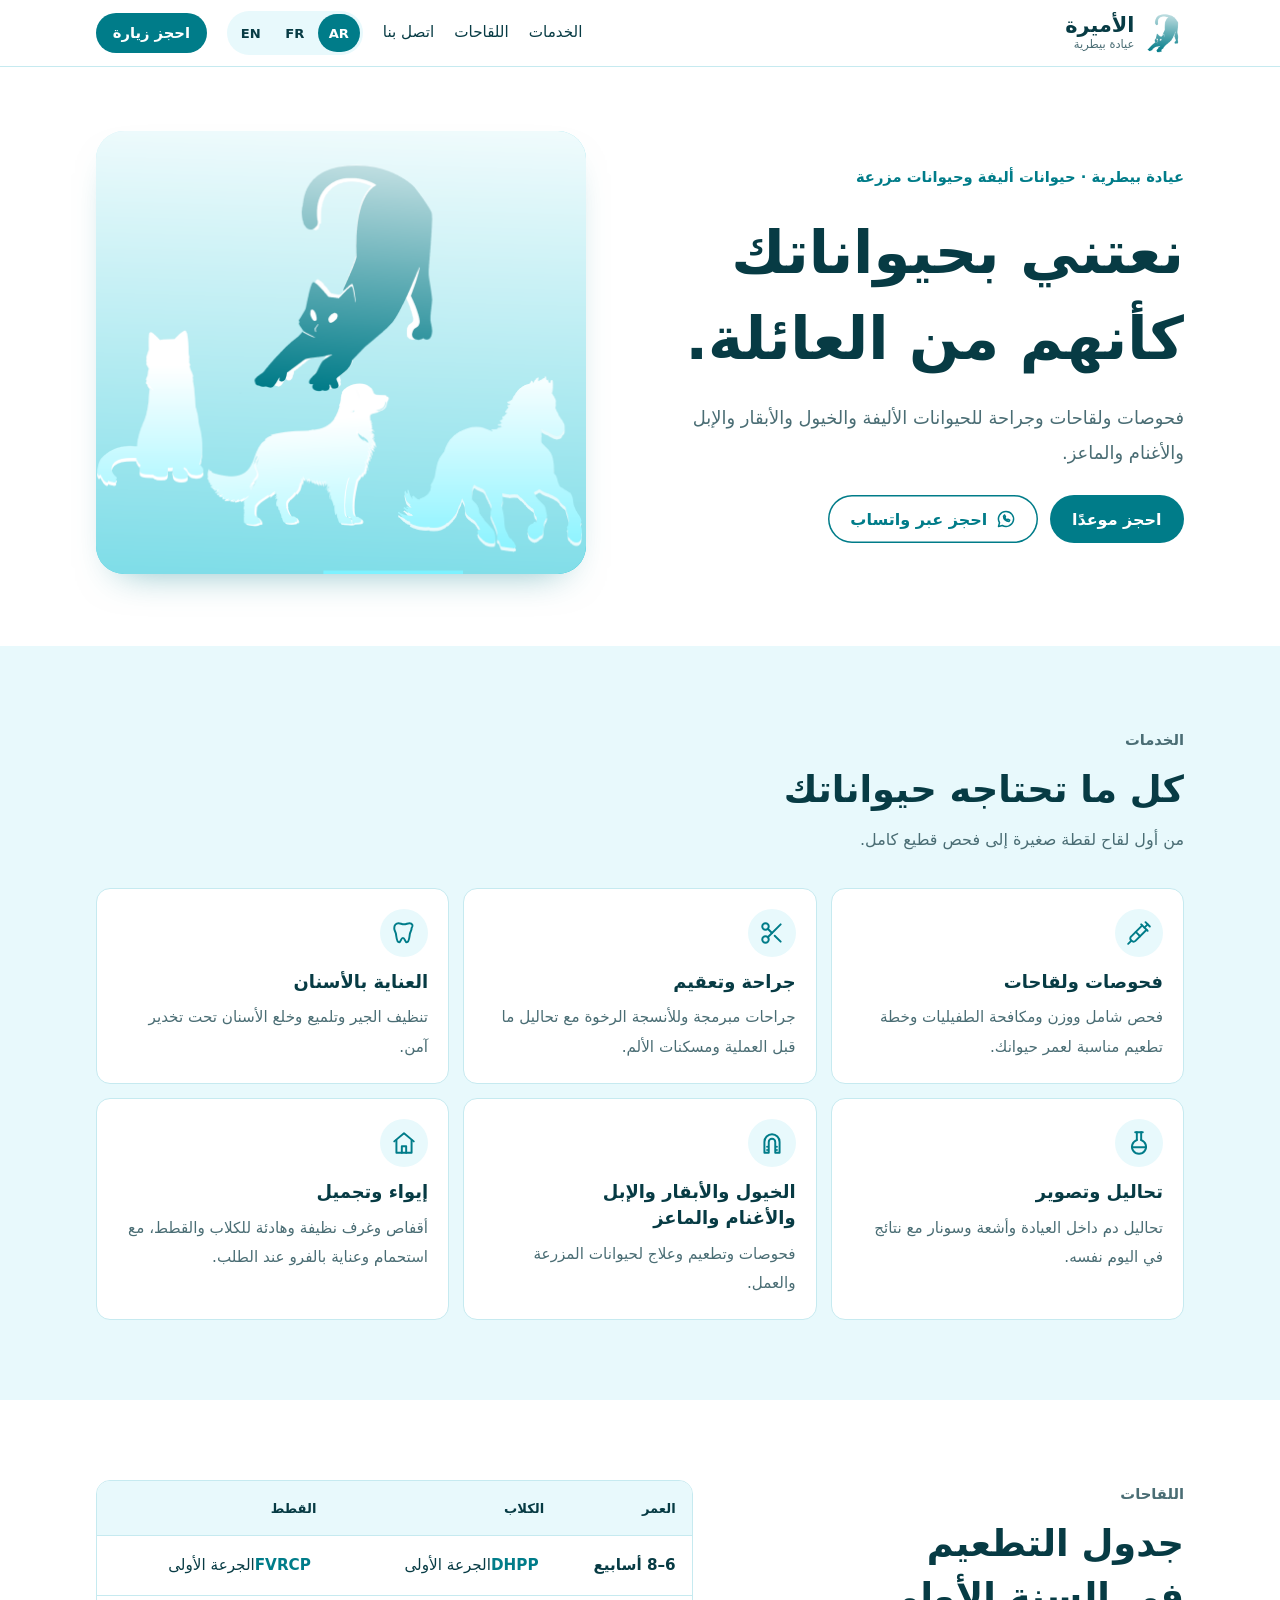
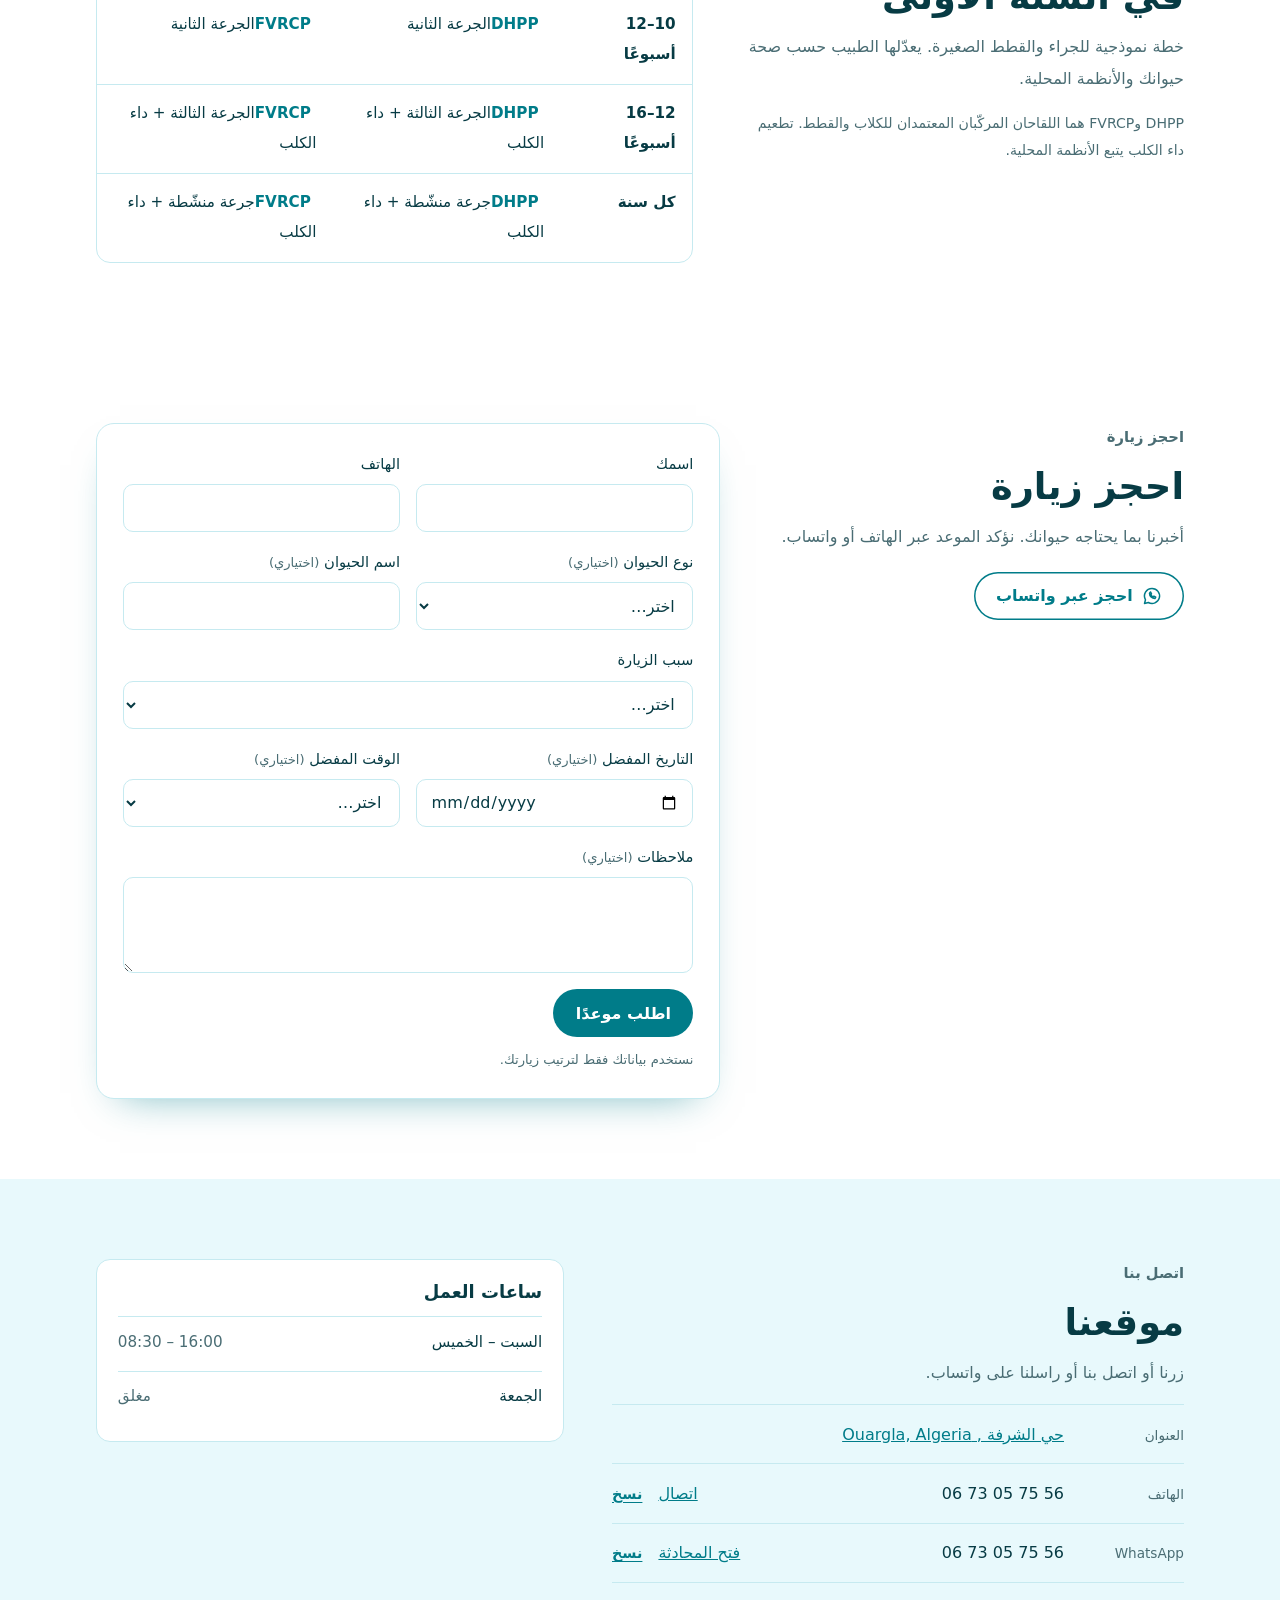
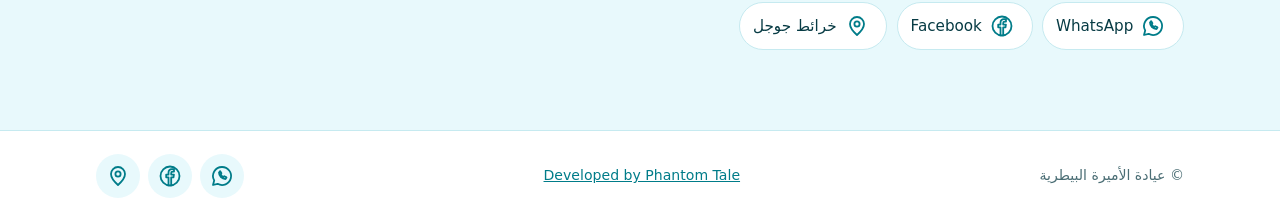
==== index.html @ ac6b9fd4 "updates" ====
<!doctype html>
<html lang="ar" dir="rtl">
<head>
  <script>
    if (window.location.pathname.endsWith('/index.html') || 
        window.location.pathname.endsWith('index.html')) {
      window.location.replace('/');
    }
  </script>
  <meta charset="utf-8">
  <meta name="viewport" content="width=device-width, initial-scale=1, viewport-fit=cover">
  <title>عيادة الأميرة البيطرية | ورقلة</title>
  <meta name="description" content="رعاية بيطرية للحيوانات الأليفة والخيول والأبقار والإبل والأغنام والماعز. احجز عبر واتساب أو عبر الموقع.">

  <link rel="canonical" href="https://alamiravet.com/">

  <meta property="og:title" content="عيادة الأميرة البيطرية">
  <meta property="og:description" content="رعاية بيطرية للحيوانات الأليفة والخيول والأبقار والإبل والأغنام والماعز. احجز عبر واتساب أو عبر الموقع.">
  <meta property="og:url" content="https://alamiravet.com/">
  <meta property="og:type" content="website">
  <meta property="og:locale" content="ar_DZ">

  <meta name="color-scheme" content="light">
  <meta name="theme-color" content="#00BCD4">
  <meta name="referrer" content="strict-origin-when-cross-origin">
  <meta http-equiv="Content-Security-Policy" content="default-src 'self'; script-src 'self'; style-src 'self' https://fonts.googleapis.com; font-src 'self' https://fonts.gstatic.com; img-src 'self' data:; connect-src 'self' https://script.google.com https://script.googleusercontent.com; form-action 'none'; base-uri 'self'; object-src 'none'">
  <link rel="icon" href="assets/icons/logo.svg" type="image/svg+xml">
  <link rel="stylesheet" href="https://fonts.googleapis.com/css2?family=Bricolage+Grotesque:opsz,wght@12..96,500..800&family=Readex+Pro:wght@300..700&display=swap">
  <link rel="stylesheet" href="styles.css">

  <link rel="alternate" hreflang="ar" href="https://alamiravet.com/" />
  <link rel="alternate" hreflang="fr" href="https://alamiravet.com/fr/" />
  <link rel="alternate" hreflang="en" href="https://alamiravet.com/en/" />
  <link rel="alternate" hreflang="x-default" href="https://alamiravet.com/" />
</head>
<body>
  
  <header class="top" id="top">
    <div class="wrap bar">
      <a class="brand" href="#top">
        <img src="assets/icons/logo.svg" width="40" height="40" alt="">
        <span><b>الأميرة</b><small>عيادة بيطرية</small></span>
      </a>
      <nav class="links" aria-label="التنقل الرئيسي">
        <a href="#services">الخدمات</a>
        <a href="#vaccines">اللقاحات</a>
        <a href="#contact">اتصل بنا</a>
      </nav>
      <nav class="lang" aria-label="اللغة">
        <a href="" hreflang="ar" lang="ar" aria-label="العربية" aria-current="page">AR</a>
        <a href="fr/index" hreflang="fr" lang="fr" aria-label="Français">FR</a>
        <a href="en/index" hreflang="en" lang="en" aria-label="English">EN</a>
      </nav>
      <a class="btn btn-sm" href="#book">احجز زيارة</a>
    </div>
  </header>

<main>
  <section class="hero">
    <div class="wrap hero-grid">
      <div class="hero-copy">
        <p class="eyebrow">عيادة بيطرية · حيوانات أليفة وحيوانات مزرعة</p>
        <h1>نعتني بحيواناتك كأنهم من العائلة.</h1>
        <p class="lead">فحوصات ولقاحات وجراحة للحيوانات الأليفة والخيول والأبقار والإبل والأغنام والماعز.</p>
        <div class="cta-row">
          <a class="btn" href="#book">احجز موعدًا</a>
          <a class="btn btn-ghost" href="https://wa.me/213673057556" target="_blank" rel="noopener noreferrer"><img class="ic" src="assets/icons/whatsapp.svg" alt="" width="20" height="20"><span>احجز عبر واتساب</span></a>
        </div>
      </div>
      <div class="hero-art">
        <img src="assets/hero-placeholder.svg" alt="عيادة الأميرة البيطرية" fetchpriority="high" decoding="async">
      </div>
    </div>
  </section>

  <section class="sec alt" id="services">
    <div class="wrap">
      <div class="sec-head">
        <p class="eyebrow">الخدمات</p>
        <h2>كل ما تحتاجه حيواناتك</h2>
        <p>من أول لقاح لقطة صغيرة إلى فحص قطيع كامل.</p>
      </div>
      <div class="grid">
        <article class="card"><div class="ico"><img src="assets/icons/vaccine.svg" alt="" width="26" height="26"></div><h3>فحوصات ولقاحات</h3><p>فحص شامل ووزن ومكافحة الطفيليات وخطة تطعيم مناسبة لعمر حيوانك.</p></article>
        <article class="card"><div class="ico"><img src="assets/icons/surgery.svg" alt="" width="26" height="26"></div><h3>جراحة وتعقيم</h3><p>جراحات مبرمجة وللأنسجة الرخوة مع تحاليل ما قبل العملية ومسكنات الألم.</p></article>
        <article class="card"><div class="ico"><img src="assets/icons/dental.svg" alt="" width="26" height="26"></div><h3>العناية بالأسنان</h3><p>تنظيف الجير وتلميع وخلع الأسنان تحت تخدير آمن.</p></article>
        <article class="card"><div class="ico"><img src="assets/icons/lab.svg" alt="" width="26" height="26"></div><h3>تحاليل وتصوير</h3><p>تحاليل دم داخل العيادة وأشعة وسونار مع نتائج في اليوم نفسه.</p></article>
        <article class="card"><div class="ico"><img src="assets/icons/livestock.svg" alt="" width="26" height="26"></div><h3>الخيول والأبقار والإبل والأغنام والماعز</h3><p>فحوصات وتطعيم وعلاج لحيوانات المزرعة والعمل.</p></article>
        <article class="card"><div class="ico"><img src="assets/icons/boarding.svg" alt="" width="26" height="26"></div><h3>إيواء وتجميل</h3><p>أقفاص وغرف نظيفة وهادئة للكلاب والقطط، مع استحمام وعناية بالفرو عند الطلب.</p></article>
      </div>
    </div>
  </section>

  <section class="sec" id="vaccines">
    <div class="wrap vac">
      <div>
        <div class="sec-head">
          <p class="eyebrow">اللقاحات</p>
          <h2>جدول التطعيم في السنة الأولى</h2>
          <p>خطة نموذجية للجراء والقطط الصغيرة. يعدّلها الطبيب حسب صحة حيوانك والأنظمة المحلية.</p>
        </div>
        <p class="note">DHPP وFVRCP هما اللقاحان المركّبان المعتمدان للكلاب والقطط. تطعيم داء الكلب يتبع الأنظمة المحلية.</p>
      </div>
      <div class="tablewrap">
        <table>
          <thead><tr><th>العمر</th><th>الكلاب</th><th>القطط</th></tr></thead>
          <tbody>
            <tr><th scope="row">6–8 أسابيع</th><td><b class="ltr">DHPP</b><span>الجرعة الأولى</span></td><td><b class="ltr">FVRCP</b><span>الجرعة الأولى</span></td></tr>
            <tr><th scope="row">10–12 أسبوعًا</th><td><b class="ltr">DHPP</b><span>الجرعة الثانية</span></td><td><b class="ltr">FVRCP</b><span>الجرعة الثانية</span></td></tr>
            <tr><th scope="row">12–16 أسبوعًا</th><td><b class="ltr">DHPP</b><span>الجرعة الثالثة + داء الكلب</span></td><td><b class="ltr">FVRCP</b><span>الجرعة الثالثة + داء الكلب</span></td></tr>
            <tr><th scope="row">كل سنة</th><td><b class="ltr">DHPP</b><span>جرعة منشّطة + داء الكلب</span></td><td><b class="ltr">FVRCP</b><span>جرعة منشّطة + داء الكلب</span></td></tr>
          </tbody>
        </table>
      </div>
    </div>
  </section>

  <section class="sec" id="book">
    <div class="wrap book">
      <div>
        <div class="sec-head">
          <p class="eyebrow">احجز زيارة</p>
          <h2>احجز زيارة</h2>
          <p>أخبرنا بما يحتاجه حيوانك. نؤكد الموعد عبر الهاتف أو واتساب.</p>
        </div>
        <a class="btn btn-ghost" href="https://wa.me/213673057556" target="_blank" rel="noopener noreferrer"><img class="ic" src="assets/icons/whatsapp.svg" alt="" width="20" height="20"><span>احجز عبر واتساب</span></a>
      </div>
      <form class="form" id="bookForm" autocomplete="on" data-endpoint="https://script.google.com/macros/s/AKfycbzBFG7Cz9cvxGTSfOCd55MTACdBFd3KG5U42lym0cwlVUexMgARnqw4B8I7Op1tGiRgAA/exec" data-wa="213673057556">
        <label class="field" for="f-owner"><span>اسمك</span><input id="f-owner" name="owner" type="text" autocomplete="name" maxlength="80" required></label>
        <label class="field" for="f-phone"><span>الهاتف</span><input id="f-phone" name="phone" type="tel" autocomplete="tel" inputmode="tel" dir="ltr" maxlength="30" pattern="[0-9+ ]{8,30}" required></label>
        <label class="field" for="f-ptype"><span>نوع الحيوان <span class="opt">(اختياري)</span></span>
          <select id="f-ptype" name="ptype">
            <option value="">اختر…</option>
            <option value="pDog">كلب</option>
            <option value="pCat">قط</option>
            <option value="pBird">طائر</option>
            <option value="pRabbit">أرنب</option>
            <option value="pHorse">حصان</option>
            <option value="pCow">بقرة</option>
            <option value="pCamel">جمل</option>
            <option value="pSheep">غنم</option>
            <option value="pGoat">ماعز</option>
            <option value="pOther">أخرى</option>
          </select></label>
        <label class="field" for="f-pname"><span>اسم الحيوان <span class="opt">(اختياري)</span></span><input id="f-pname" name="pname" type="text" maxlength="60"></label>
        <label class="field full" for="f-reason"><span>سبب الزيارة</span>
          <select id="f-reason" name="reason" required>
            <option value="">اختر…</option>
            <option value="rCheck">فحص عام</option>
            <option value="rVacc">تطعيم</option>
            <option value="rSurg">جراحة أو تعقيم</option>
            <option value="rDent">العناية بالأسنان</option>
            <option value="rSick">حيواني يبدو مريضًا</option>
          </select></label>
        <label class="field" for="f-date"><span>التاريخ المفضل <span class="opt">(اختياري)</span></span><input id="f-date" name="date" type="date"></label>
        <label class="field" for="f-time"><span>الوقت المفضل <span class="opt">(اختياري)</span></span>
          <select id="f-time" name="time">
            <option value="">اختر…</option>
            <option value="tmAm">صباحًا (08:30–12:00)</option>
            <option value="tmPm">ظهرًا (12:00–14:00)</option>
            <option value="tmEve">عصرًا (14:00–16:00)</option>
          </select></label>
        <label class="field full" for="f-notes"><span>ملاحظات <span class="opt">(اختياري)</span></span><textarea id="f-notes" name="notes" maxlength="500"></textarea></label>
        <div class="hp" aria-hidden="true"><label for="f-website">Website<input id="f-website" name="website" type="text" tabindex="-1" autocomplete="off"></label></div>
        <div class="full">
          <button class="btn" id="submitBtn" type="submit">اطلب موعدًا</button>
          <p class="privacy">نستخدم بياناتك فقط لترتيب زيارتك.</p>
        </div>
        <div class="result" id="result" role="status" aria-live="polite" hidden>
          <h3 id="resH"></h3>
          <dl id="resList"></dl>
          <p class="note flush" id="resNote"></p>
          <div class="actions">
            <a class="btn btn-ghost btn-sm" id="resWa" href="https://wa.me/213673057556" target="_blank" rel="noopener noreferrer">أرسل التفاصيل عبر واتساب</a>
          </div>
        </div>
      </form>
    </div>
  </section>

  <section class="sec alt" id="contact">
    <div class="wrap contact">
      <div>
        <div class="sec-head">
          <p class="eyebrow">اتصل بنا</p>
          <h2>موقعنا</h2>
          <p>زرنا أو اتصل بنا أو راسلنا على واتساب.</p>
        </div>
        <div class="info">
          <div class="info-row"><span class="k">العنوان</span><span class="v"><a href="https://maps.app.goo.gl/BGkuov27xHATHpi79" target="_blank" rel="noopener noreferrer">حي الشرفة , Ouargla, Algeria</a></span></div>
          <div class="info-row"><span class="k">الهاتف</span><span class="v ltr" id="ph1">06 73 05 75 56</span>
            <span class="acts"><a href="tel:+213673057556">اتصال</a><button class="btn-text" type="button" data-copy="ph1">نسخ</button></span></div>
          <div class="info-row"><span class="k">WhatsApp</span><span class="v ltr" id="ph3">06 73 05 75 56</span>
            <span class="acts"><a href="https://wa.me/213673057556" target="_blank" rel="noopener noreferrer">فتح المحادثة</a><button class="btn-text" type="button" data-copy="ph3">نسخ</button></span></div>
        </div>
        <div class="social">
          <a class="soc" href="https://wa.me/213673057556" target="_blank" rel="noopener noreferrer"><img src="assets/icons/whatsapp.svg" alt="" width="24" height="24"><span>WhatsApp</span></a>
          <a class="soc" href="https://www.facebook.com/profile.php?id=100063980655939" target="_blank" rel="noopener noreferrer"><img src="assets/icons/facebook.svg" alt="" width="24" height="24"><span>Facebook</span></a>
          <a class="soc" href="https://maps.app.goo.gl/BGkuov27xHATHpi79" target="_blank" rel="noopener noreferrer"><img src="assets/icons/maps.svg" alt="" width="24" height="24"><span>خرائط جوجل</span></a>
        </div>
      </div>
      <div class="hours">
        <h3>ساعات العمل</h3>
        <div class="r"><span>السبت – الخميس</span><span class="ltr">08:30 – 16:00</span></div>
        <div class="r"><span>الجمعة</span><span>مغلق</span></div>
      </div>
    </div>
  </section>
</main>

<footer>
  <div class="wrap foot">
    <span>© عيادة الأميرة البيطرية</span>
    <span><a href="https://abdallahfh.github.io/"> Developed by Phantom Tale</a></span>
    <div class="foot-icons">
      <a href="https://wa.me/213673057556" target="_blank" rel="noopener noreferrer" aria-label="WhatsApp"><img src="assets/icons/whatsapp.svg" alt="" width="24" height="24"></a>
      <a href="https://www.facebook.com/profile.php?id=100063980655939" target="_blank" rel="noopener noreferrer" aria-label="Facebook"><img src="assets/icons/facebook.svg" alt="" width="24" height="24"></a>
      <a href="https://maps.app.goo.gl/BGkuov27xHATHpi79" target="_blank" rel="noopener noreferrer" aria-label="خرائط جوجل"><img src="assets/icons/maps.svg" alt="" width="24" height="24"></a>
    </div>
  </div>
</footer>

<div class="dock">
  <a class="btn" href="https://wa.me/213673057556" target="_blank" rel="noopener noreferrer"><img class="ic ic-white" src="assets/icons/whatsapp.svg" alt="" width="20" height="20"><span>احجز عبر واتساب</span></a>
  <a class="btn btn-ghost" href="tel:+213673057556"><img class="ic" src="assets/icons/phone.svg" alt="" width="20" height="20"><span>اتصال</span></a>
</div>

<dialog id="lightbox">
  <img id="lbImg" alt="" src="[data-uri]">
  <button type="button" class="lb-close" id="lbClose">إغلاق</button>
</dialog>

<script type="application/json" id="i18n">{"lang":"ar","locale":"ar-DZ-u-nu-latn","ui":{"sending":"جارٍ الإرسال…","submit":"اطلب موعدًا","resSentH":"تم إرسال الطلب","resSentNote":"سنؤكد الموعد عبر الهاتف أو واتساب. إذا لم يصلك رد، راسلنا على واتساب.","resErrH":"تعذر الإرسال","resErrNote":"تحقق من اتصالك وأعد المحاولة، أو أرسل هذه التفاصيل عبر واتساب.","resDemoH":"طلبك كما أدخلته","resDemoNote":"وضع تجريبي: لم يُرسل شيء. استخدم زر واتساب للحجز الآن.","waGeneric":"السلام عليكم، أريد حجز موعد لحيواني.","copy":"نسخ","copied":"تم النسخ","shotAlt":"لقطة شاشة لرأي أحد العملاء","fOwner":"اسمك","fPhone":"الهاتف","fPtype":"نوع الحيوان","fPname":"اسم الحيوان","fReason":"سبب الزيارة","fDate":"التاريخ المفضل","fTime":"الوقت المفضل","fNotes":"ملاحظات","pDog":"كلب","pCat":"قط","pBird":"طائر","pRabbit":"أرنب","pHorse":"حصان","pCow":"بقرة","pCamel":"جمل","pSheep":"غنم","pGoat":"ماعز","pOther":"أخرى","rCheck":"فحص عام","rVacc":"تطعيم","rSurg":"جراحة أو تعقيم","rDent":"العناية بالأسنان","rSick":"حيواني يبدو مريضًا","tmAm":"صباحًا (08:30–12:00)","tmPm":"ظهرًا (12:00–15:00)","tmEve":"عصرًا (15:00–18:00)"},"staff":{"pDog":"Dog","pCat":"Cat","pBird":"Bird","pRabbit":"Rabbit","pHorse":"Horse","pCow":"Cow","pCamel":"Camel","pSheep":"Sheep","pGoat":"Goat","pOther":"Other","rCheck":"Check-up","rVacc":"Vaccination","rSurg":"Surgery or spay/neuter","rDent":"Dental care","rSick":"My animal seems unwell","tmAm":"Morning (08:30–12:00)","tmPm":"Midday (12:00–15:00)","tmEve":"Late afternoon (15:00–18:00)"}}</script>
<script src="app.js" defer></script>
</body>
</html>
---- styles.css ----
/* Layout, mobile first: one column on phones with a fixed WhatsApp/Call bar at the bottom; from 720px the bar goes away, from 900px the nav and two-column layouts appear. Cyan and white only. Logical properties throughout so Arabic (RTL) is the default direction. */

/* Custom font slot: drop a font file at assets/fonts/custom.woff2 (see README). If the file is missing the browser silently uses the fallback fonts below. */
@font-face {
  font-family: "Al Amira Custom";
  src: url("assets/fonts/custom.woff2") format("woff2"), url("assets/fonts/custom.woff") format("woff"), url("assets/fonts/custom.ttf") format("truetype");
  font-display: swap;
}

:root {
  --bg: #FFFFFF;
  --surface: #FFFFFF;
  --tint: #E8F9FC;
  --tint-2: #CFF3F9;
  --ink: #073B44;
  --muted: #4A6D74;
  --line: #C6EAF0;
  --cyan: #00BCD4;
  --cyan-deep: #007C89;
  --btn-bg: #007C89;
  --btn-fg: #FFFFFF;
  --focus: #007C89;
  --shadow: 0 18px 40px -24px rgba(0, 124, 137, 0.6);
  --font-display: "Al Amira Custom", "Bricolage Grotesque", "Readex Pro", system-ui, sans-serif;
  --font-body: "Al Amira Custom", "Readex Pro", system-ui, -apple-system, "Segoe UI", sans-serif;
  color-scheme: light;
}
html[lang="ar"] { --font-display: "Al Amira Custom", "Readex Pro", system-ui, sans-serif; }

* { box-sizing: border-box; }
[hidden] { display: none !important; }
html { scroll-behavior: smooth; scroll-padding-top: 76px; }
body {
  margin: 0;
  background: var(--bg);
  color: var(--ink);
  font: 400 1rem/1.7 var(--font-body);
  -webkit-text-size-adjust: 100%;
  padding-bottom: calc(76px + env(safe-area-inset-bottom, 0px));
}
html[lang="ar"] body { line-height: 1.95; }
h1, h2, h3 { font-family: var(--font-display); text-wrap: balance; margin: 0; line-height: 1.15; letter-spacing: -0.02em; }
html[lang="ar"] h1, html[lang="ar"] h2, html[lang="ar"] h3 { line-height: 1.45; letter-spacing: 0; }
h1 { font-size: clamp(1.95rem, 7.4vw, 3.7rem); font-weight: 700; }
h2 { font-size: clamp(1.55rem, 5.4vw, 2.3rem); font-weight: 700; }
h3 { font-size: 1.12rem; font-weight: 600; letter-spacing: -0.01em; }
p { margin: 0; }
a { color: var(--cyan-deep); }
:focus-visible { outline: 3px solid var(--focus); outline-offset: 2px; border-radius: 6px; }

.wrap { max-width: 1120px; margin-inline: auto; padding-left: max(16px, env(safe-area-inset-left, 0px)); padding-right: max(16px, env(safe-area-inset-right, 0px)); }
.eyebrow { font-size: 0.78rem; font-weight: 600; text-transform: uppercase; letter-spacing: 0.12em; color: var(--cyan-deep); }
html[lang="ar"] .eyebrow { letter-spacing: 0; font-size: 0.92rem; }
.ltr { direction: ltr; unicode-bidi: isolate; display: inline-block; }
.flush { margin: 0; }
.opt { font-weight: 400; color: var(--muted); font-size: 0.82rem; }

/* Buttons: 48px tall for thumbs */
.btn {
  display: inline-flex; align-items: center; justify-content: center; gap: 0.55rem;
  min-height: 48px; padding: 0.7rem 1.4rem; border-radius: 999px; border: 0; cursor: pointer;
  background: var(--btn-bg); color: var(--btn-fg); font: 600 1rem/1.2 var(--font-body); text-decoration: none;
  transition: transform 0.15s ease;
}
.btn:hover { transform: translateY(-1px); }
.btn[disabled] { opacity: 0.65; cursor: progress; transform: none; }
.btn-ghost { background: var(--surface); color: var(--cyan-deep); box-shadow: inset 0 0 0 1.5px var(--cyan-deep); }
.btn-sm { min-height: 40px; padding: 0.5rem 1.05rem; font-size: 0.92rem; }
.btn-text { background: none; border: 0; padding: 0.4rem 0; color: var(--cyan-deep); font: 600 0.9rem var(--font-body); cursor: pointer; text-decoration: underline; text-underline-offset: 3px; }
.btn .ic { width: 20px; height: 20px; }
.ic-white { filter: brightness(0) invert(1); }

/* Header */
.top { position: sticky; top: 0; z-index: 20; background: var(--bg); border-bottom: 1px solid var(--line); padding-top: env(safe-area-inset-top, 0px); }
.bar { display: flex; align-items: center; justify-content: space-between; gap: 0.75rem; padding-block: 0.55rem; }
.brand { display: flex; align-items: center; gap: 0.6rem; text-decoration: none; color: var(--ink); min-width: 0; }
.brand img { width: 40px; height: 40px; border-radius: 12px; flex: none; }
.brand b { font: 700 1.2rem/1.1 var(--font-display); letter-spacing: -0.02em; display: block; }
html[lang="ar"] .brand b { letter-spacing: 0; font-size: 1.3rem; }
.brand small { font-size: 0.72rem; color: var(--muted); display: block; line-height: 1.3; }
.links { display: none; gap: 1.25rem; }
.links a { color: var(--ink); text-decoration: none; font-weight: 500; font-size: 0.95rem; }
.links a:hover { color: var(--cyan-deep); }
.lang { display: inline-flex; padding: 3px; border-radius: 999px; background: var(--tint); gap: 2px; flex: none; }
.lang a { display: inline-flex; align-items: center; justify-content: center; color: var(--ink); text-decoration: none; font: 600 0.82rem/1 var(--font-body); min-width: 42px; min-height: 38px; padding: 0 0.6rem; border-radius: 999px; }
.lang a[aria-current="page"] { background: var(--btn-bg); color: var(--btn-fg); }
.top .btn { display: none; }

/* Bottom bar on phones */
.dock {
  position: fixed; bottom: 0; inset-inline: 0; z-index: 30; display: flex; gap: 0.6rem;
  padding: 0.6rem max(16px, env(safe-area-inset-right, 0px)) calc(0.6rem + env(safe-area-inset-bottom, 0px)) max(16px, env(safe-area-inset-left, 0px));
  background: var(--surface); border-top: 1px solid var(--line); box-shadow: 0 -10px 24px -18px rgba(0, 124, 137, 0.7);
}
.dock .btn { flex: 1; padding-inline: 0.8rem; }

/* Hero */
.hero { padding-block: 1.5rem 2.5rem; }
.hero-grid { display: grid; gap: 1.5rem; }
.hero-copy { display: grid; gap: 1rem; justify-items: start; min-width: 0; }
.hero-copy .lead { font-size: 1.05rem; color: var(--muted); max-width: 46ch; }
.cta-row { display: grid; gap: 0.7rem; width: 100%; margin-top: 0.3rem; }
.hero-art {
  position: relative; min-width: 0; border-radius: 24px; overflow: hidden; aspect-ratio: 16 / 10; max-width: 100%;
  background: linear-gradient(160deg, var(--tint-2) 0%, var(--cyan) 100%); box-shadow: var(--shadow);
}
.hero-art img { position: absolute; inset: 0; width: 100%; height: 100%; object-fit: cover; }

/* Sections */
.sec { padding-block: 2.75rem; }
.sec.alt { background: var(--tint); }
.sec-head { display: grid; gap: 0.5rem; max-width: 62ch; margin-bottom: 1.5rem; }
.sec-head p { color: var(--muted); }
.grid { display: grid; gap: 0.9rem; grid-template-columns: repeat(auto-fill, minmax(min(100%, 280px), 1fr)); }
.card { background: var(--surface); border: 1px solid var(--line); border-radius: 14px; padding: 1.25rem; display: grid; gap: 0.55rem; align-content: start; min-width: 0; }
.card p { color: var(--muted); font-size: 0.95rem; }
.ico { width: 48px; height: 48px; border-radius: 50%; background: var(--tint); display: grid; place-items: center; margin-bottom: 0.2rem; }
.ico img { width: 26px; height: 26px; }

/* Vaccines */
.vac { display: grid; gap: 1.5rem; }
.vac .sec-head { margin-bottom: 0; }
.tablewrap { overflow-x: auto; border: 1px solid var(--line); border-radius: 14px; background: var(--surface); min-width: 0; }
table { width: 100%; border-collapse: collapse; }
th, td { text-align: start; padding: 0.8rem 0.85rem; border-bottom: 1px solid var(--line); vertical-align: top; font-size: 0.9rem; }
thead th { background: var(--tint); font-weight: 600; font-size: 0.82rem; }
tbody tr:last-child th, tbody tr:last-child td { border-bottom: 0; }
tbody th { font-weight: 600; }
td b.ltr { display: block; font-family: var(--font-display); letter-spacing: 0; color: var(--cyan-deep); }
.note { font-size: 0.88rem; color: var(--muted); margin-top: 1rem; }

/* Review screenshots: swipe row on phones, masonry columns on desktop. Images scale to their container, whatever their size. */
.shots { display: grid; grid-auto-flow: column; grid-auto-columns: min(80%, 340px); gap: 0.9rem; overflow-x: auto; scroll-snap-type: x mandatory; padding-bottom: 0.8rem; -webkit-overflow-scrolling: touch; }
.shot { margin: 0; scroll-snap-align: start; align-self: start; min-width: 0; }
.shot button { display: block; width: 100%; padding: 0; border: 1px solid var(--line); border-radius: 14px; overflow: hidden; background: var(--surface); cursor: zoom-in; }
.shot img { display: block; width: 100%; height: auto; }
dialog { border: 0; padding: 0; background: transparent; max-width: 100vw; max-height: 100vh; overflow: visible; }
dialog::backdrop { background: rgba(3, 40, 46, 0.82); }
dialog img { display: block; max-width: 92vw; max-height: 86vh; width: auto; height: auto; border-radius: 12px; background: var(--surface); }
.lb-close { position: absolute; top: -48px; inset-inline-end: 0; min-height: 40px; padding: 0.4rem 1rem; border: 0; border-radius: 999px; background: var(--surface); color: var(--cyan-deep); font: 600 0.9rem var(--font-body); cursor: pointer; }

/* Booking */
.book { display: grid; gap: 1.5rem; }
.book .sec-head { margin-bottom: 1.2rem; }
.form { display: grid; grid-template-columns: 1fr; gap: 1rem; background: var(--surface); border: 1px solid var(--line); border-radius: 18px; padding: 1.1rem; box-shadow: var(--shadow); min-width: 0; }
.field { display: grid; gap: 0.35rem; min-width: 0; font-weight: 500; font-size: 0.92rem; }
.form .full { grid-column: 1 / -1; }
input, select, textarea {
  width: 100%; min-width: 0; min-height: 48px; font: 400 1rem var(--font-body); color: var(--ink); background: var(--bg);
  border: 1.5px solid var(--line); border-radius: 10px; padding: 0.7rem 0.85rem;
}
textarea { min-height: 96px; resize: vertical; }
input:focus-visible, select:focus-visible, textarea:focus-visible { outline: 3px solid var(--focus); outline-offset: 1px; border-color: var(--focus); }
.hp { position: absolute; inset-inline-start: -9999px; width: 1px; height: 1px; overflow: hidden; }
.privacy { font-size: 0.82rem; color: var(--muted); margin-top: 0.6rem; }
.form .btn { width: 100%; }
.result { grid-column: 1 / -1; background: var(--tint); border-radius: 14px; padding: 1.1rem 1.2rem; display: grid; gap: 0.8rem; }
.result.err { background: #FDECEA; }
.result h3 { font-size: 1.05rem; }
.result dl { margin: 0; display: grid; grid-template-columns: 1fr; gap: 0.1rem; font-size: 0.93rem; }
.result dt { color: var(--muted); margin-top: 0.4rem; }
.result dd { margin: 0; overflow-wrap: anywhere; }
.result .actions { display: flex; flex-wrap: wrap; gap: 0.6rem; }

/* Contact */
.contact { display: grid; gap: 1.5rem; }
.contact .sec-head { margin-bottom: 1rem; }
.info { display: grid; }
.info-row { display: flex; flex-wrap: wrap; align-items: baseline; gap: 0.2rem 1rem; padding-block: 0.85rem; border-bottom: 1px solid var(--line); }
.info-row:first-child { border-top: 1px solid var(--line); }
.info-row .k { width: 6.5rem; font-size: 0.85rem; color: var(--muted); }
.info-row .v { font-weight: 500; overflow-wrap: anywhere; min-width: 0; }
.info-row .acts { display: flex; gap: 1rem; margin-inline-start: auto; }
.social { display: flex; flex-wrap: wrap; gap: 0.6rem; margin-top: 1.2rem; }
.soc { display: inline-flex; align-items: center; gap: 0.5rem; min-height: 48px; padding: 0.4rem 1.1rem 0.4rem 0.8rem; border-radius: 999px; background: var(--surface); border: 1.5px solid var(--line); color: var(--ink); text-decoration: none; font-weight: 500; font-size: 0.95rem; }
.soc:hover { border-color: var(--cyan-deep); }
.soc img { width: 24px; height: 24px; }
.hours { background: var(--surface); border: 1px solid var(--line); border-radius: 14px; padding: 1.2rem 1.3rem; display: grid; gap: 0.2rem; min-width: 0; }
.hours h3 { margin-bottom: 0.5rem; }
.hours .r { display: flex; justify-content: space-between; gap: 1rem; padding-block: 0.65rem; border-top: 1px solid var(--line); font-size: 0.95rem; }
.hours .r span:last-child { font-variant-numeric: tabular-nums; text-align: end; color: var(--muted); }

footer { border-top: 1px solid var(--line); padding-block: 1.4rem; font-size: 0.88rem; color: var(--muted); }
.foot { display: flex; flex-wrap: wrap; align-items: center; justify-content: space-between; gap: 0.8rem; }
.foot-icons { display: flex; gap: 0.5rem; }
.foot-icons a { width: 44px; height: 44px; display: grid; place-items: center; border-radius: 50%; background: var(--tint); }
.foot-icons img { width: 24px; height: 24px; }

/* From 560px */
@media (min-width: 560px) {
  .cta-row { display: flex; flex-wrap: wrap; width: auto; }
  .hero-art { aspect-ratio: 16 / 9; }
}

/* From 640px */
@media (min-width: 640px) {
  .form { grid-template-columns: 1fr 1fr; padding: 1.6rem; }
  .result dl { grid-template-columns: max-content 1fr; gap: 0.35rem 1rem; }
  .result dt { margin-top: 0; }
  th, td { padding: 0.9rem 1.05rem; font-size: 0.95rem; }
  td b.ltr { display: inline-block; margin-inline-end: 0.35rem; }
}

/* From 720px: bottom bar off */
@media (min-width: 720px) {
  body { padding-bottom: 0; }
  .dock { display: none; }
  .sec { padding-block: 3.75rem; }
}

/* From 900px: desktop */
@media (min-width: 900px) {
  html { scroll-padding-top: 88px; }
  .bar { padding-block: 0.7rem; gap: 1.25rem; }
  .brand { margin-inline-end: auto; }
  .links { display: flex; }
  .top .btn { display: inline-flex; }
  .hero { padding-block: 4rem 4.5rem; }
  .hero-grid { grid-template-columns: 1.05fr 0.95fr; gap: 3.5rem; align-items: center; }
  .hero-copy { gap: 1.2rem; }
  .hero-copy .lead { font-size: 1.12rem; }
  .hero-art { aspect-ratio: 520 / 470; border-radius: 28px; }
  .sec { padding-block: 5rem; }
  .sec-head { margin-bottom: 2rem; }
  .vac { grid-template-columns: 1fr 1.35fr; gap: 3rem; align-items: start; }
  .shots { display: block; columns: 3; column-gap: 1rem; overflow: visible; padding-bottom: 0; }
  .shot { break-inside: avoid; margin-bottom: 1rem; }
  .book { grid-template-columns: 0.8fr 1.2fr; gap: 3rem; align-items: start; }
  .contact { grid-template-columns: 1.1fr 0.9fr; gap: 3rem; align-items: start; }
  .form .btn { width: auto; }
}

@media (prefers-reduced-motion: reduce) { html { scroll-behavior: auto; } .btn { transition: none; } .btn:hover { transform: none; } }
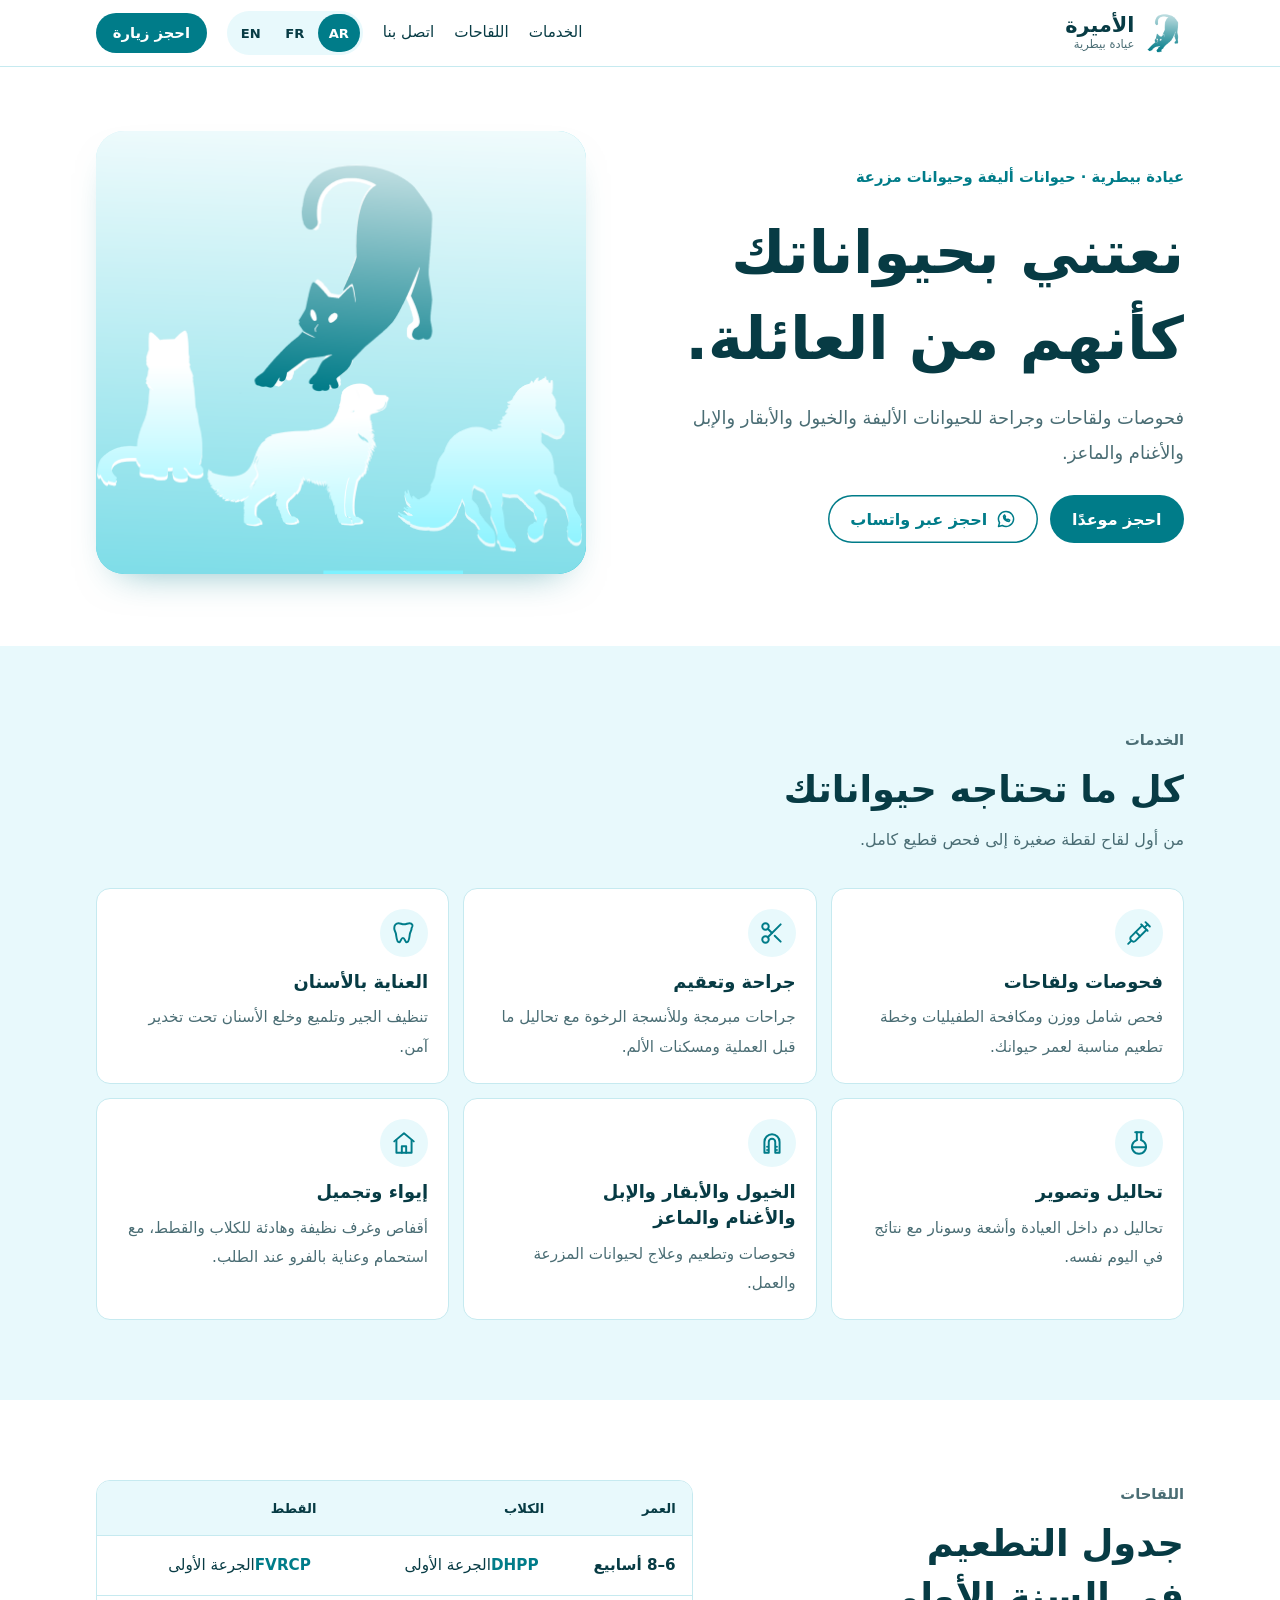
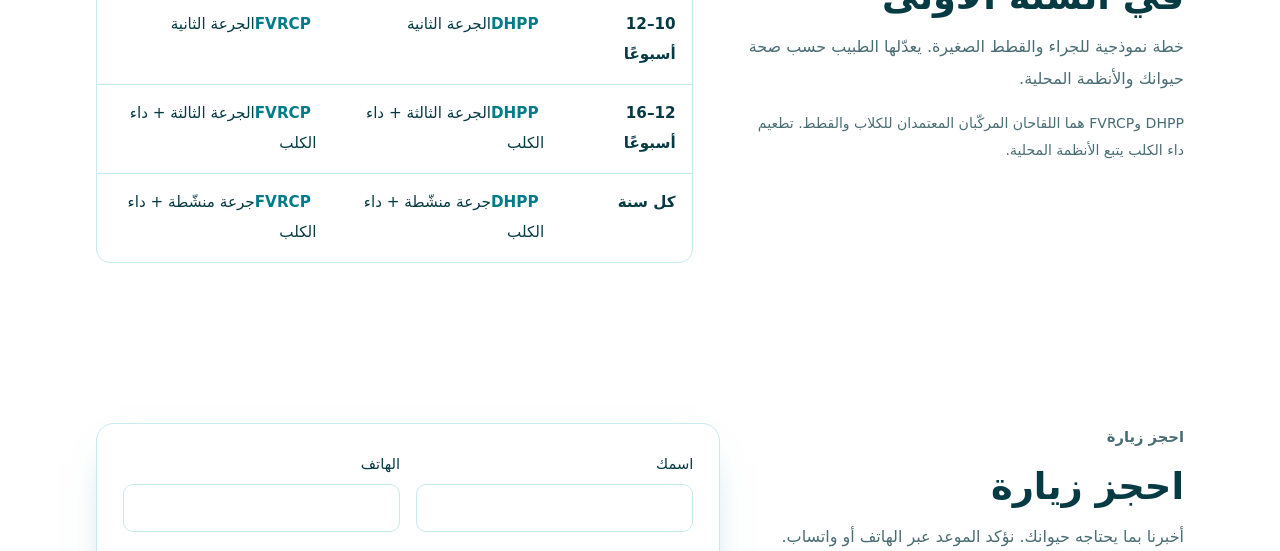
==== commit 816edf23: "updates" ====
--- a/index.html
+++ b/index.html
@@ -1,12 +1,9 @@
 <!doctype html>
 <html lang="ar" dir="rtl">
 <head>
-  <script>
-    if (window.location.pathname.endsWith('/index.html') || 
-        window.location.pathname.endsWith('index.html')) {
-      window.location.replace('/');
-    }
-  </script>
+  <meta http-equiv="refresh" content="0;url=/" />
+  <link rel="canonical" href="https://alamiravet.com/" />
+
   <meta charset="utf-8">
   <meta name="viewport" content="width=device-width, initial-scale=1, viewport-fit=cover">
   <title>عيادة الأميرة البيطرية | ورقلة</title>
@@ -48,8 +45,8 @@
       </nav>
       <nav class="lang" aria-label="اللغة">
         <a href="" hreflang="ar" lang="ar" aria-label="العربية" aria-current="page">AR</a>
-        <a href="fr/index" hreflang="fr" lang="fr" aria-label="Français">FR</a>
-        <a href="en/index" hreflang="en" lang="en" aria-label="English">EN</a>
+        <a href="fr/" hreflang="fr" lang="fr" aria-label="Français">FR</a>
+        <a href="en/" hreflang="en" lang="en" aria-label="English">EN</a>
       </nav>
       <a class="btn btn-sm" href="#book">احجز زيارة</a>
     </div>
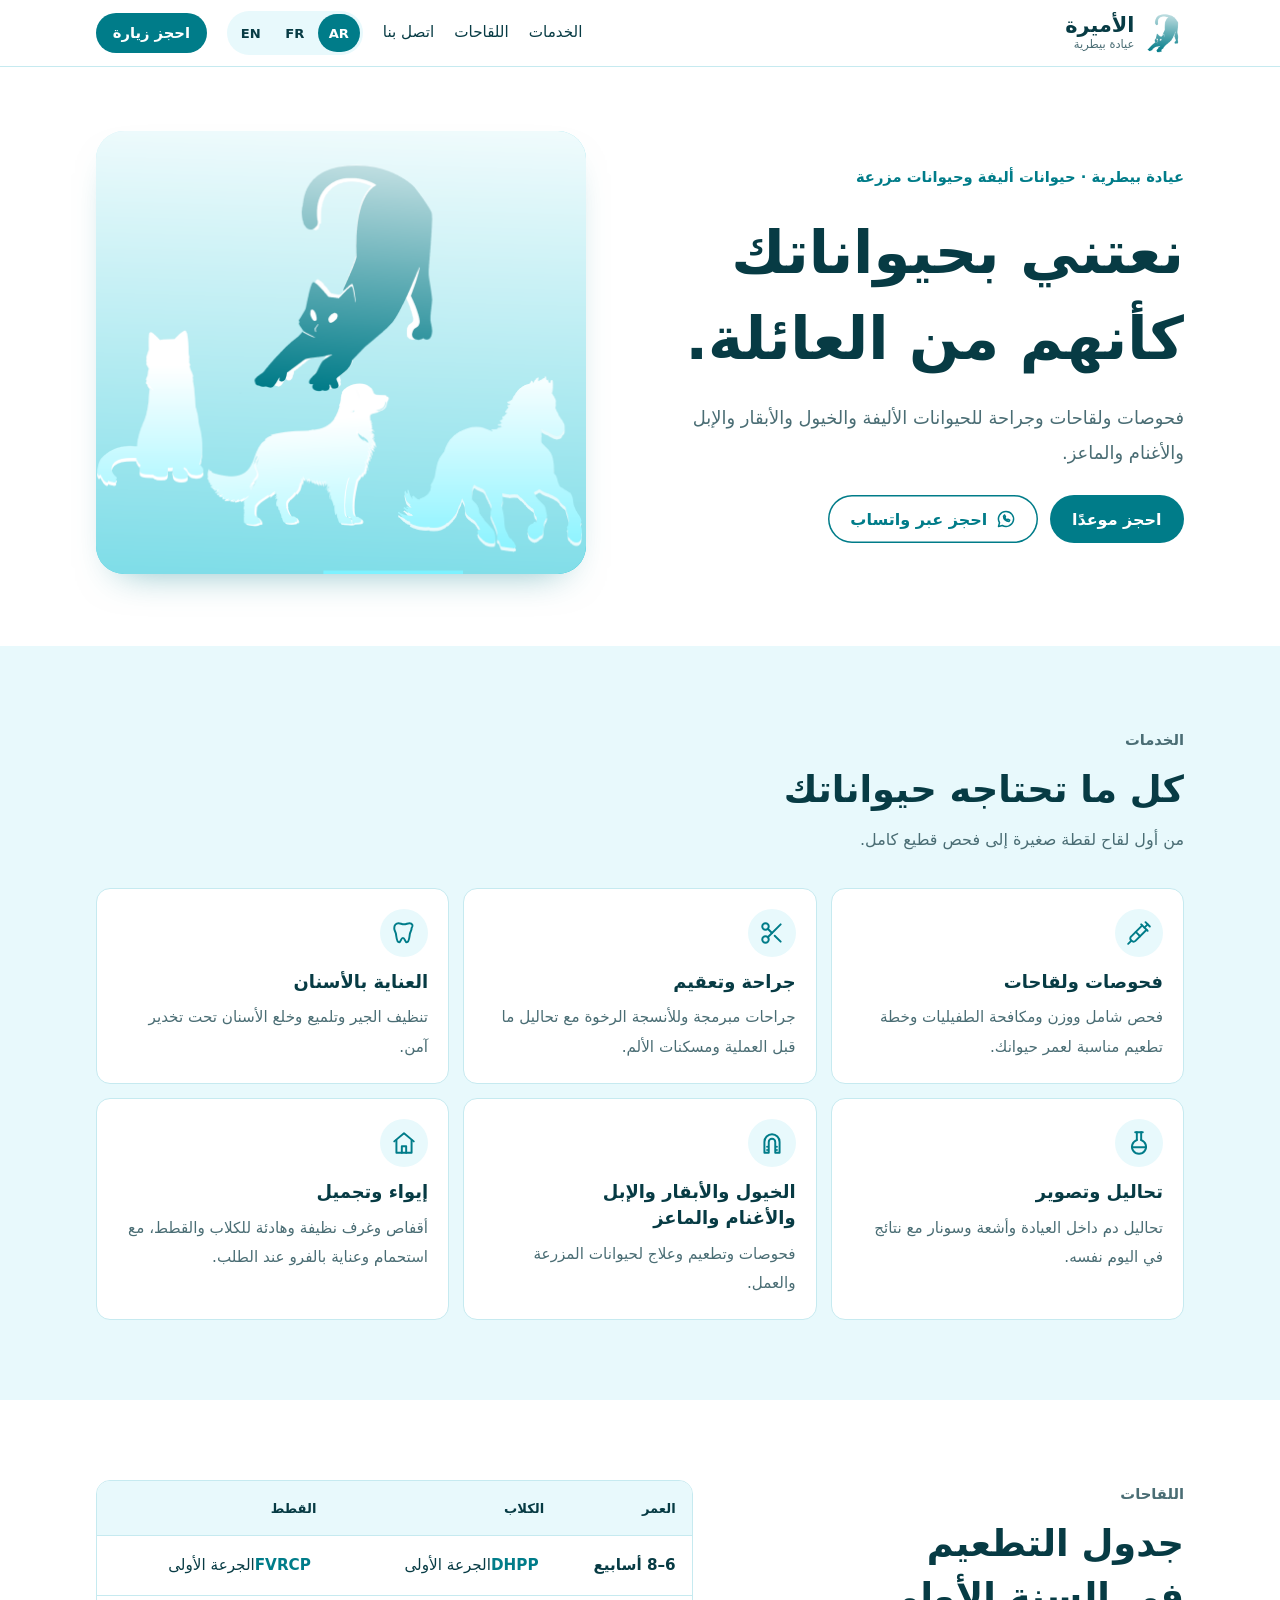
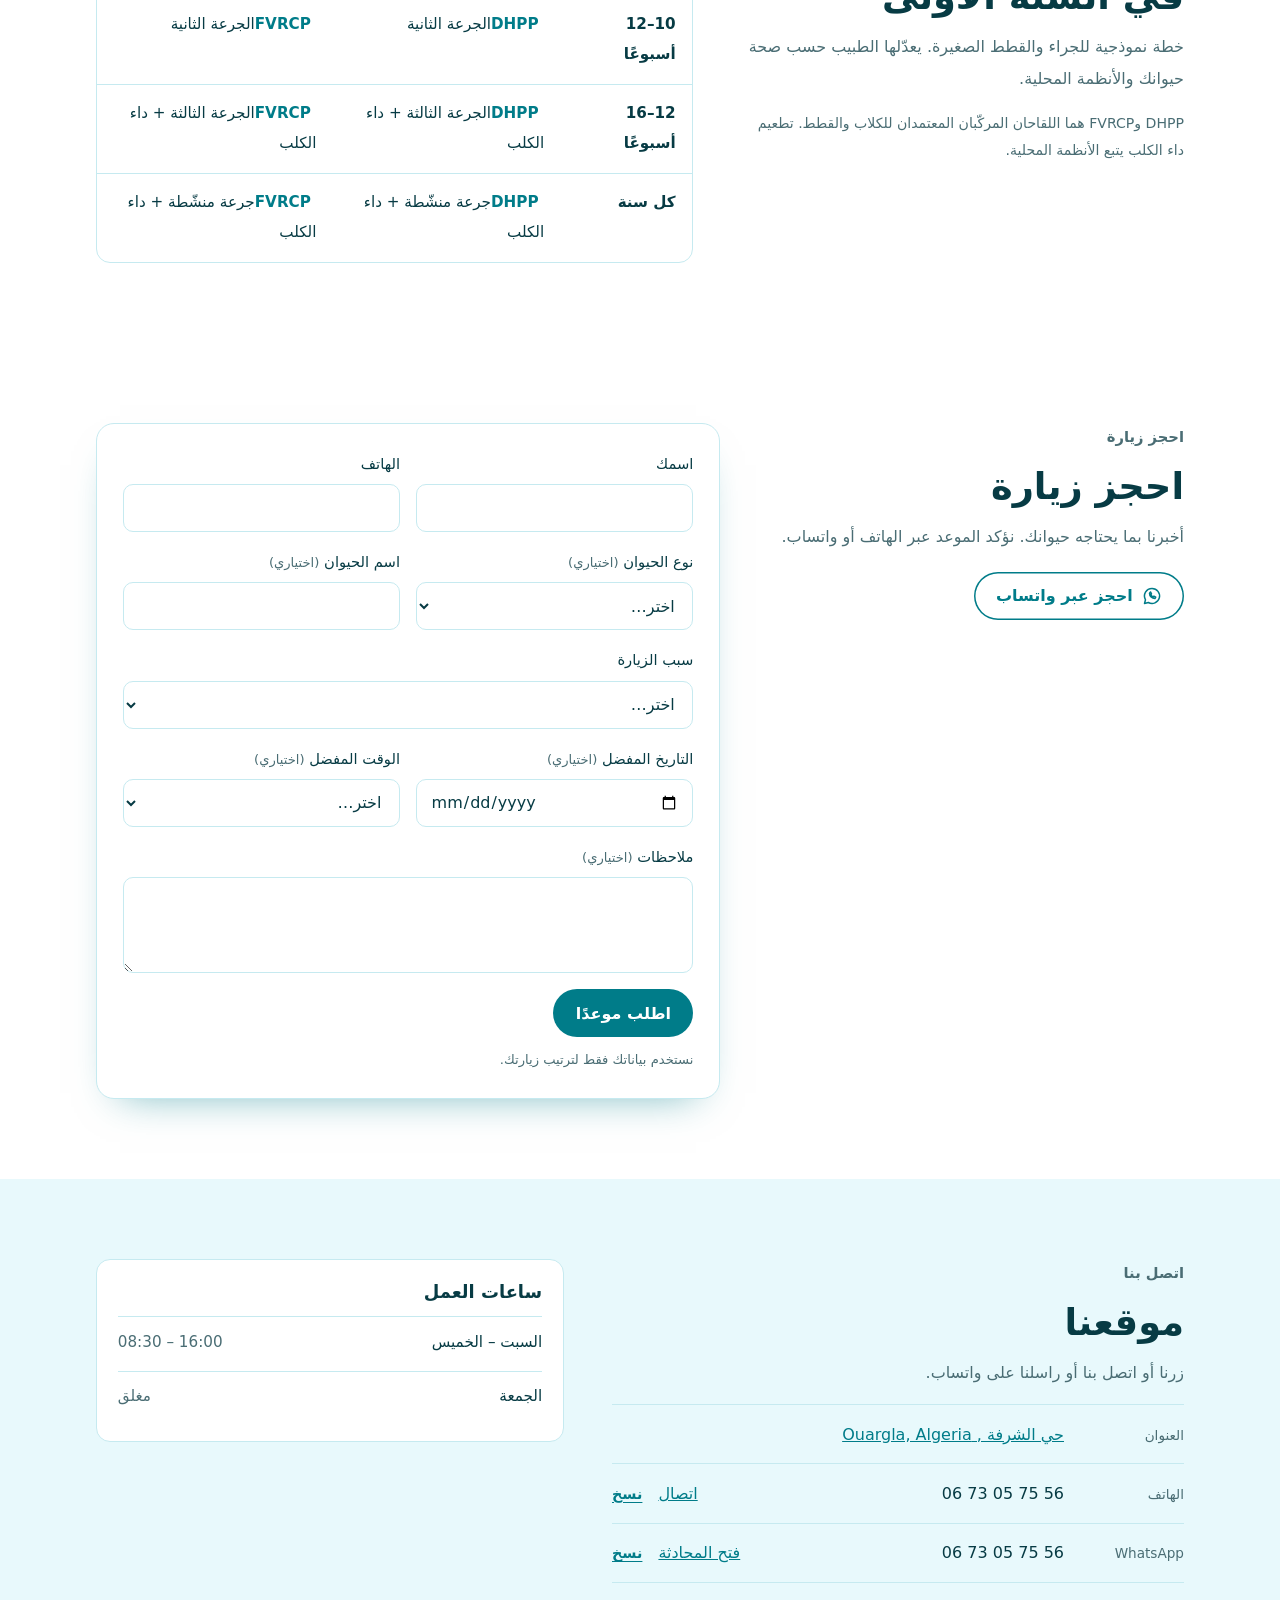
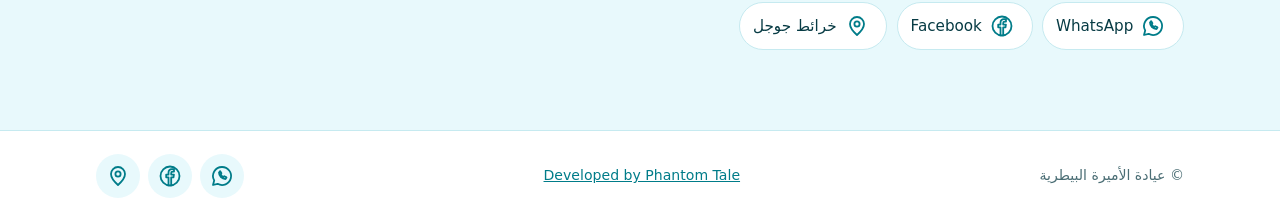
==== commit 80b1fdba: "updates" ====
--- a/index.html
+++ b/index.html
@@ -1,9 +1,6 @@
 <!doctype html>
 <html lang="ar" dir="rtl">
 <head>
-  <meta http-equiv="refresh" content="0;url=/" />
-  <link rel="canonical" href="https://alamiravet.com/" />
-
   <meta charset="utf-8">
   <meta name="viewport" content="width=device-width, initial-scale=1, viewport-fit=cover">
   <title>عيادة الأميرة البيطرية | ورقلة</title>
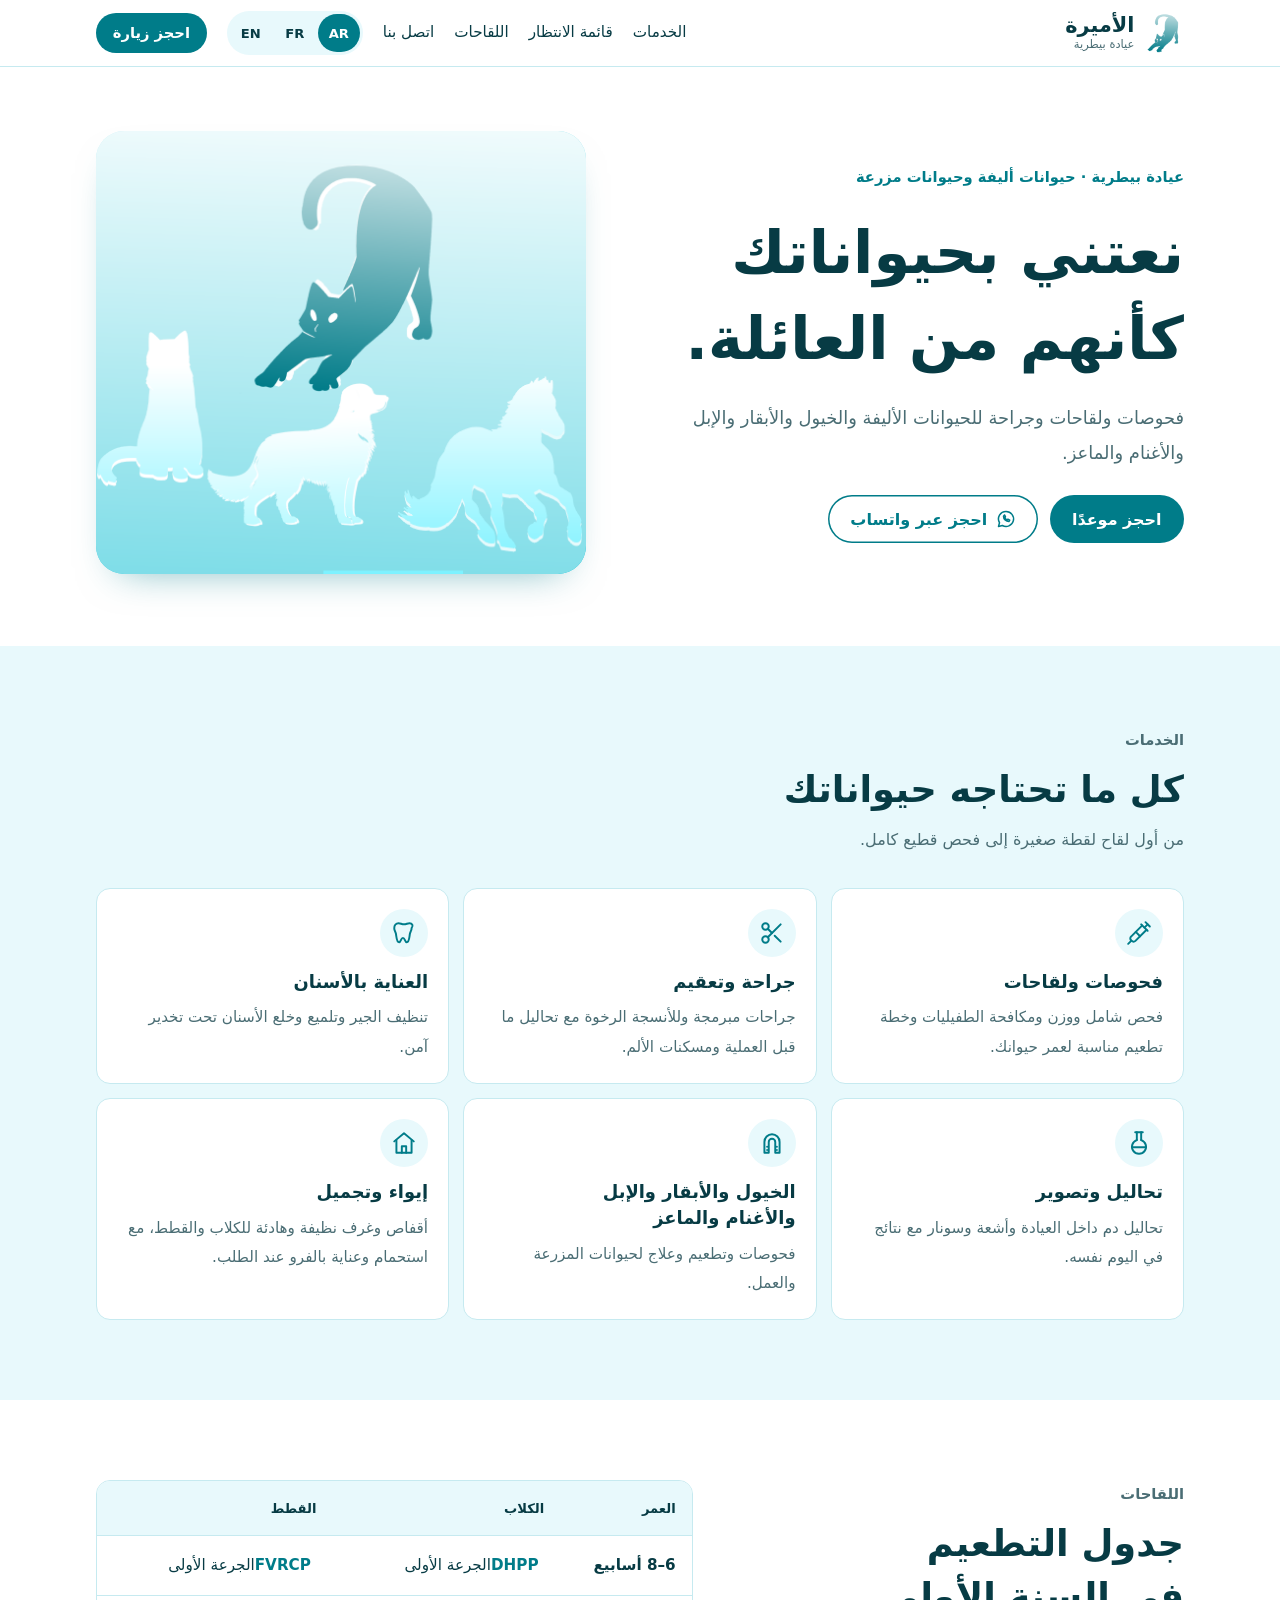
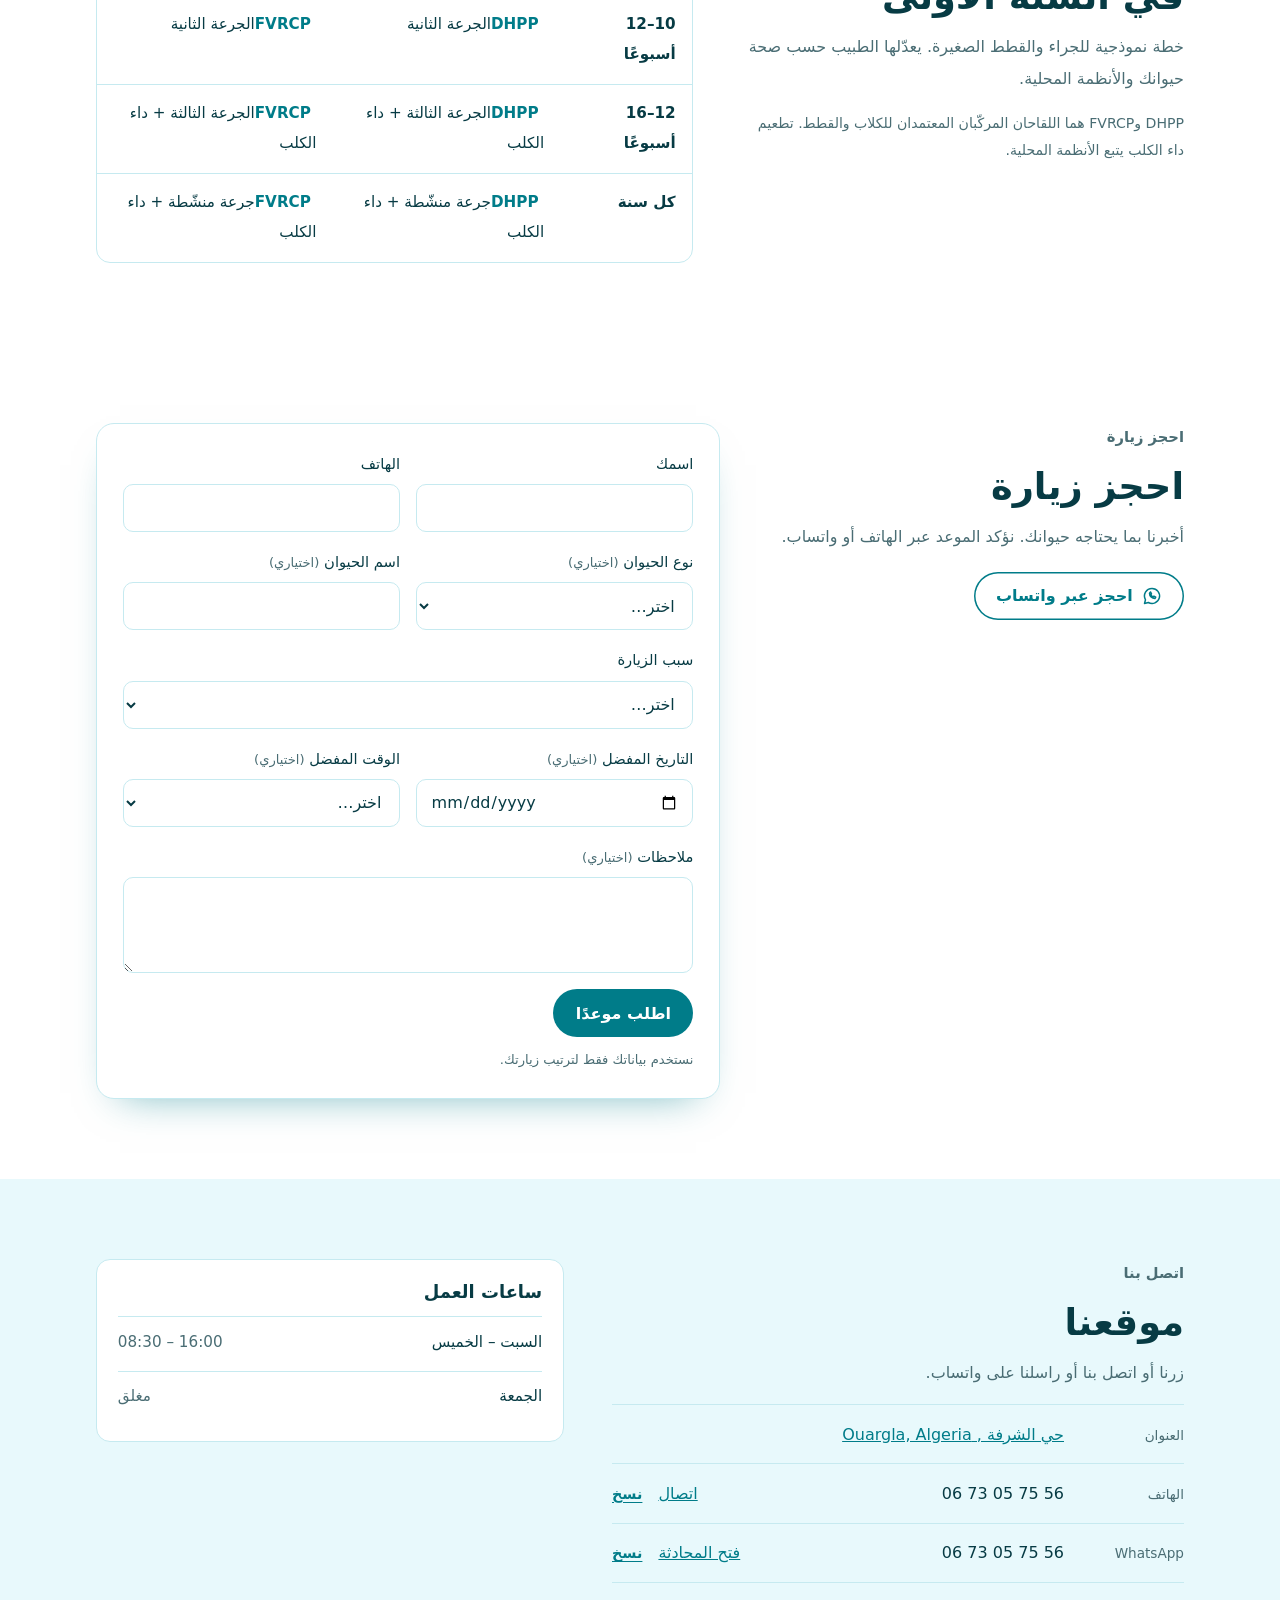
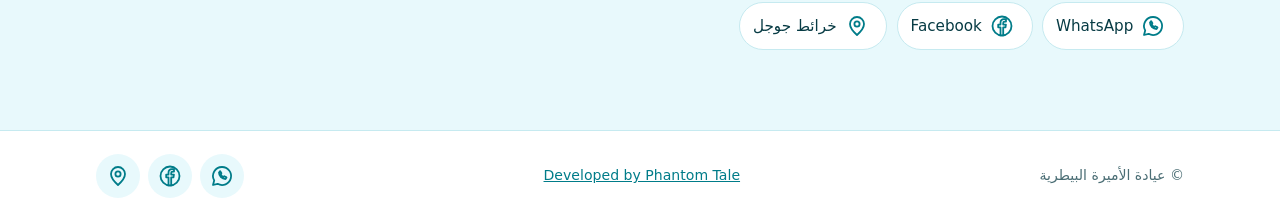
==== commit 2b2baa0d: "updates" ====
--- a/index.html
+++ b/index.html
@@ -37,6 +37,7 @@
       </a>
       <nav class="links" aria-label="التنقل الرئيسي">
         <a href="#services">الخدمات</a>
+        <a href="queue.html">قائمة الانتظار</a>
         <a href="#vaccines">اللقاحات</a>
         <a href="#contact">اتصل بنا</a>
       </nav>
--- a/styles.css
+++ b/styles.css
@@ -1,6 +1,3 @@
-/* Layout, mobile first: one column on phones with a fixed WhatsApp/Call bar at the bottom; from 720px the bar goes away, from 900px the nav and two-column layouts appear. Cyan and white only. Logical properties throughout so Arabic (RTL) is the default direction. */
-
-/* Custom font slot: drop a font file at assets/fonts/custom.woff2 (see README). If the file is missing the browser silently uses the fallback fonts below. */
 @font-face {
   font-family: "Al Amira Custom";
   src: url("assets/fonts/custom.woff2") format("woff2"), url("assets/fonts/custom.woff") format("woff"), url("assets/fonts/custom.ttf") format("truetype");
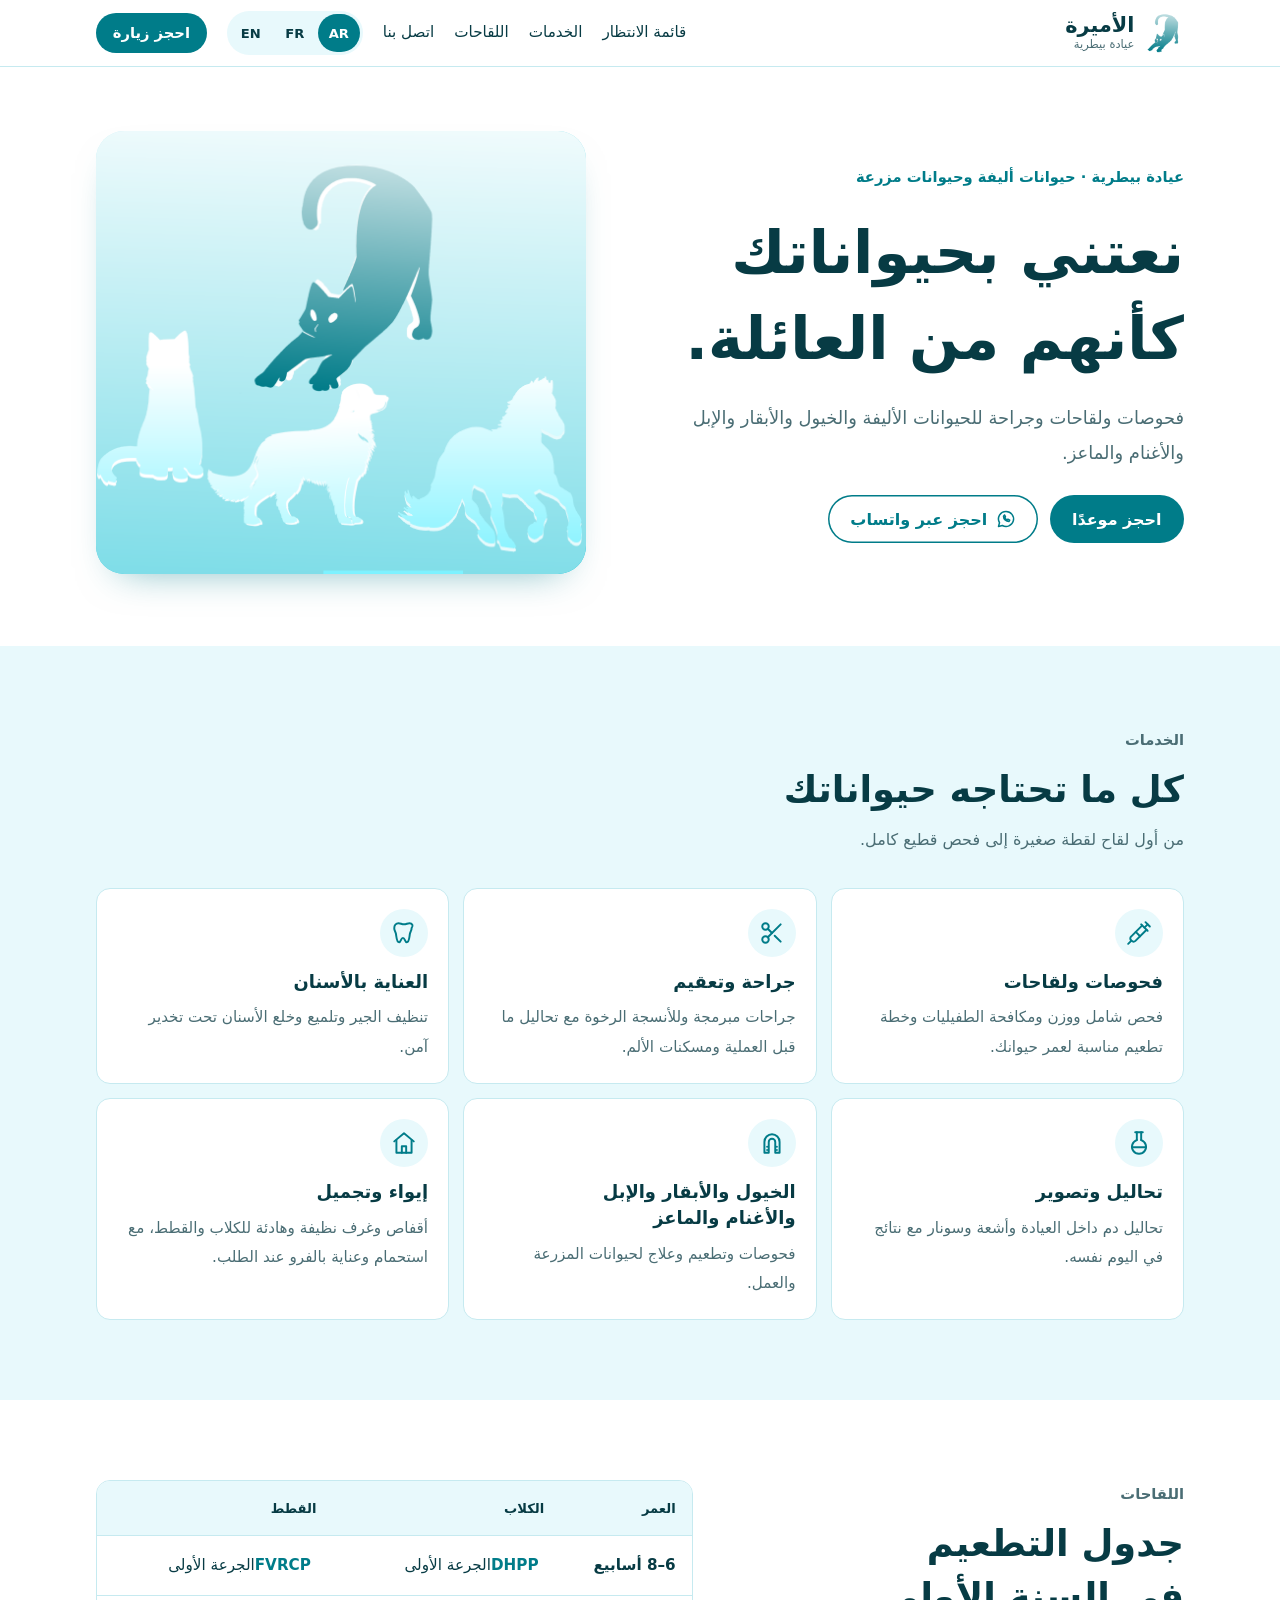
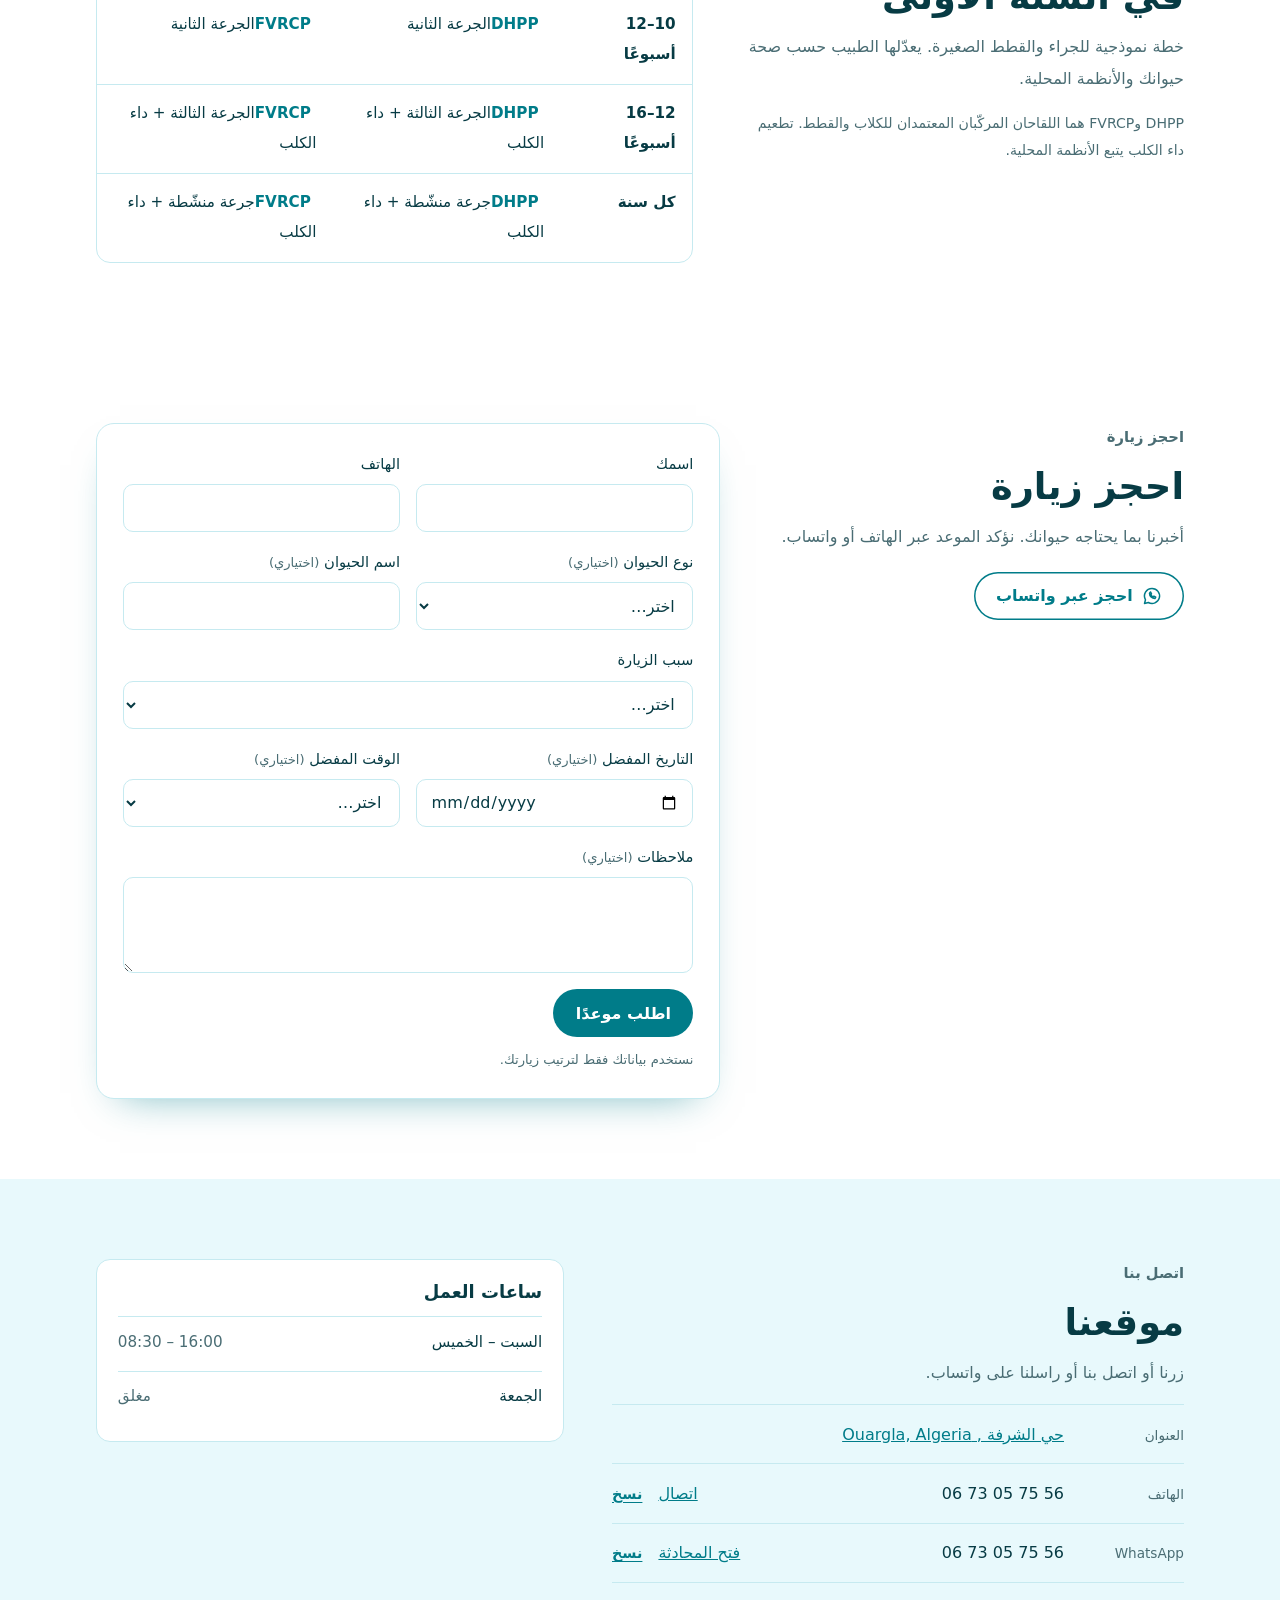
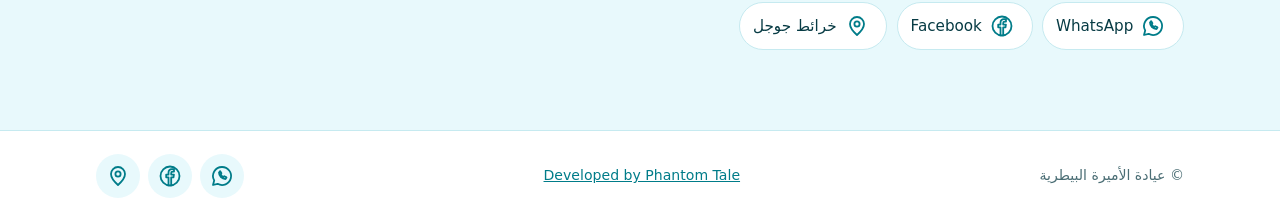
==== commit 1176a025: "updates" ====
--- a/index.html
+++ b/index.html
@@ -36,8 +36,8 @@
         <span><b>الأميرة</b><small>عيادة بيطرية</small></span>
       </a>
       <nav class="links" aria-label="التنقل الرئيسي">
+        <a href="queue.html">قائمة الانتظار</a>
         <a href="#services">الخدمات</a>
-        <a href="queue.html">قائمة الانتظار</a>
         <a href="#vaccines">اللقاحات</a>
         <a href="#contact">اتصل بنا</a>
       </nav>
@@ -120,7 +120,7 @@
         </div>
         <a class="btn btn-ghost" href="https://wa.me/213673057556" target="_blank" rel="noopener noreferrer"><img class="ic" src="assets/icons/whatsapp.svg" alt="" width="20" height="20"><span>احجز عبر واتساب</span></a>
       </div>
-      <form class="form" id="bookForm" autocomplete="on" data-endpoint="https://script.google.com/macros/s/AKfycbzBFG7Cz9cvxGTSfOCd55MTACdBFd3KG5U42lym0cwlVUexMgARnqw4B8I7Op1tGiRgAA/exec" data-wa="213673057556">
+      <form class="form" id="bookForm" autocomplete="on" data-endpoint="https://script.google.com/macros/s/AKfycbydQ9_32H1WH21QzYs-0HPSAJdrwkbfhAsj8VvC8P7zRd-_R9oCb7mFcWs6txeoKUyg5Q/exec" data-wa="213673057556">
         <label class="field" for="f-owner"><span>اسمك</span><input id="f-owner" name="owner" type="text" autocomplete="name" maxlength="80" required></label>
         <label class="field" for="f-phone"><span>الهاتف</span><input id="f-phone" name="phone" type="tel" autocomplete="tel" inputmode="tel" dir="ltr" maxlength="30" pattern="[0-9+ ]{8,30}" required></label>
         <label class="field" for="f-ptype"><span>نوع الحيوان <span class="opt">(اختياري)</span></span>
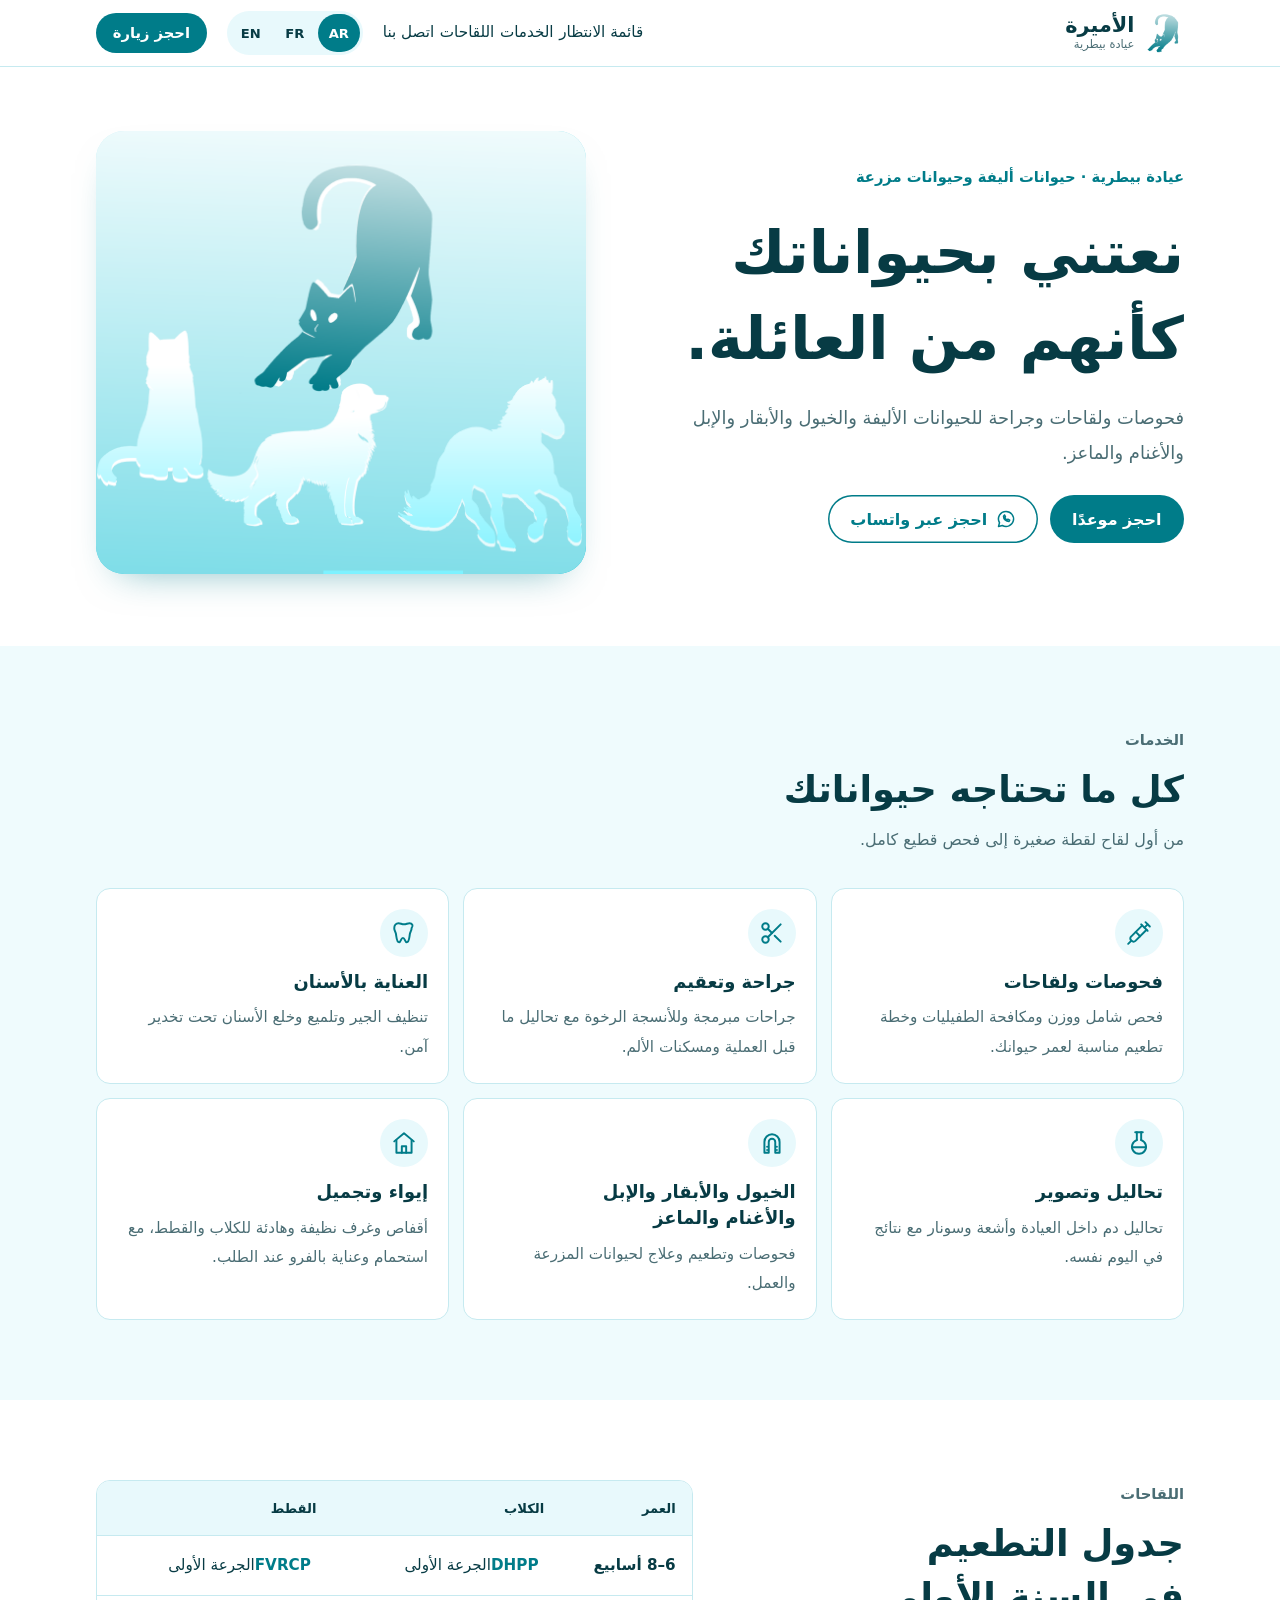
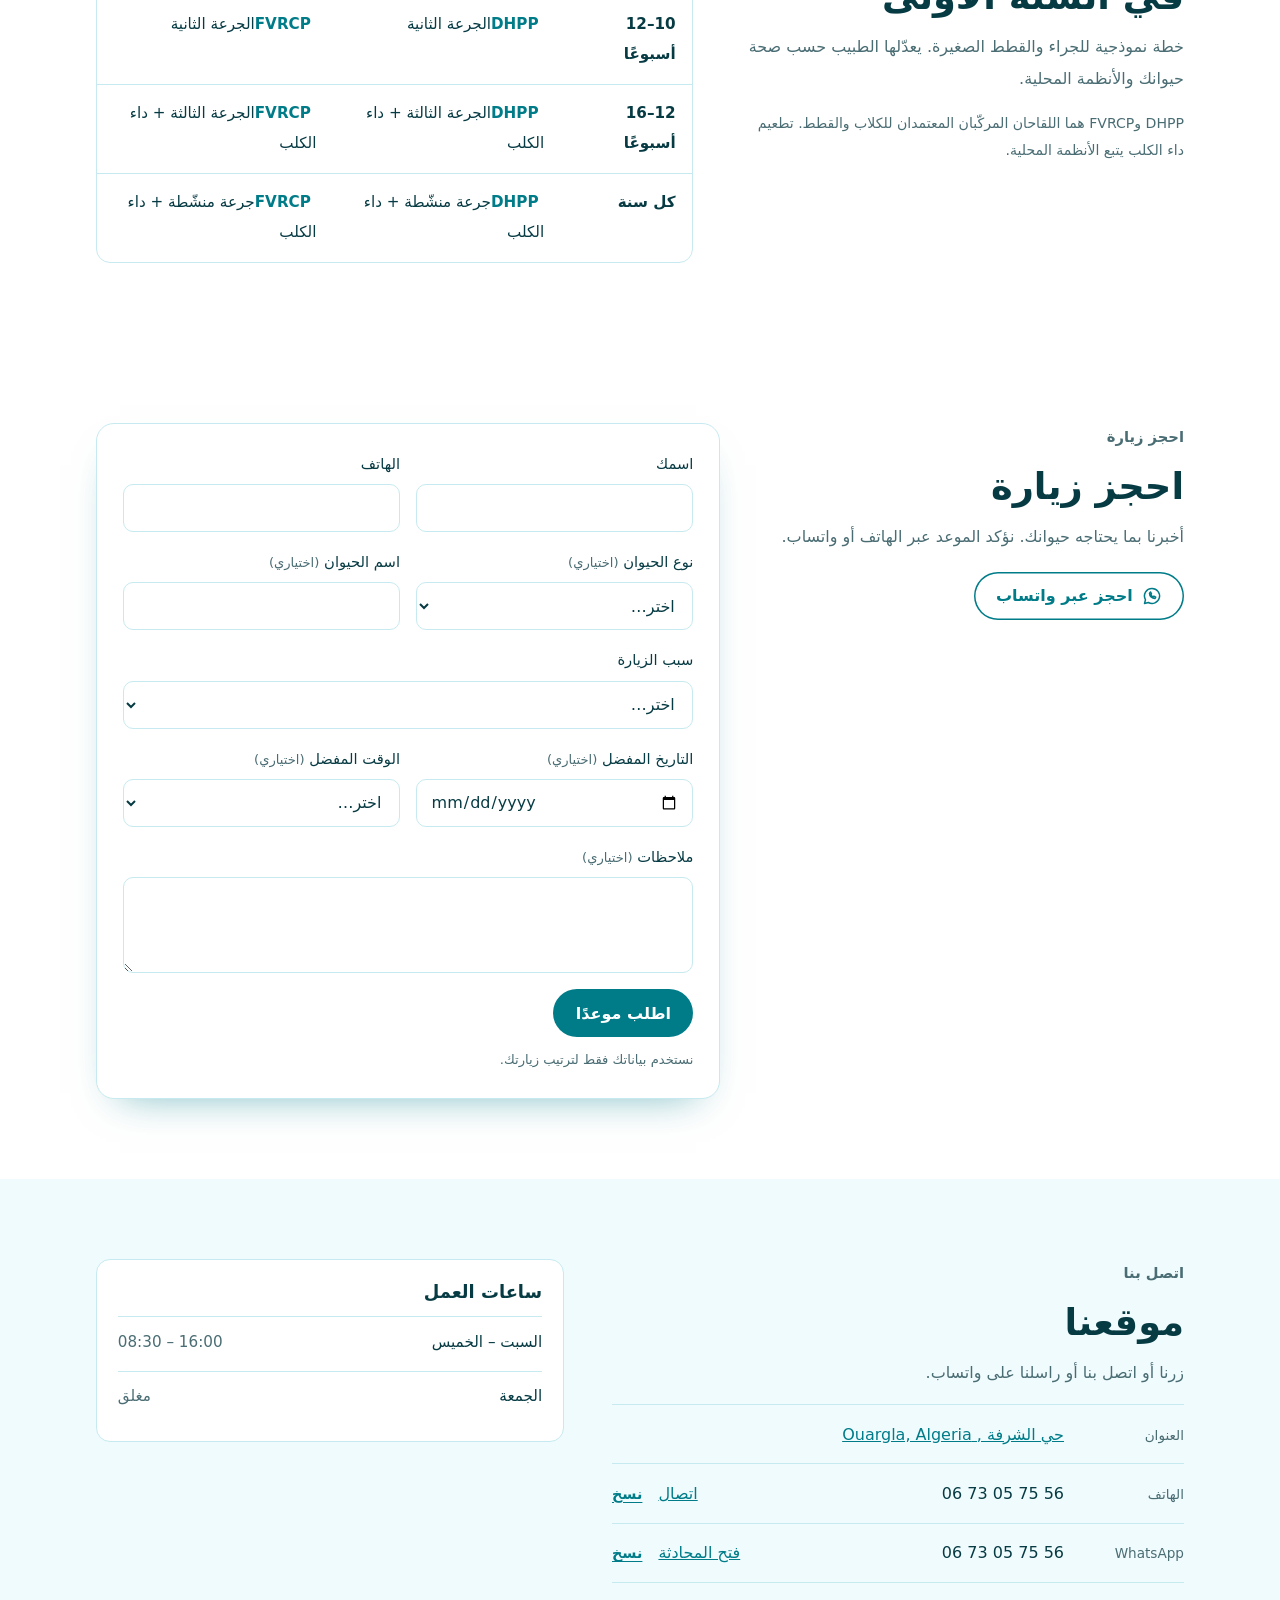
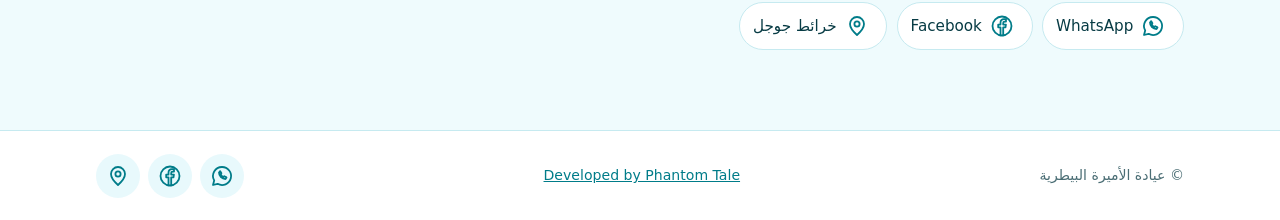
==== commit 8360f6ce: "updates" ====
--- a/index.html
+++ b/index.html
@@ -36,7 +36,7 @@
         <span><b>الأميرة</b><small>عيادة بيطرية</small></span>
       </a>
       <nav class="links" aria-label="التنقل الرئيسي">
-        <a href="queue.html">قائمة الانتظار</a>
+        <a href="/queue/">قائمة الانتظار</a>
         <a href="#services">الخدمات</a>
         <a href="#vaccines">اللقاحات</a>
         <a href="#contact">اتصل بنا</a>
--- a/styles.css
+++ b/styles.css
@@ -1,3 +1,6 @@
+/* Layout, mobile first: one column on phones with a fixed WhatsApp/Call bar at the bottom; from 720px the bar goes away, from 900px the nav and two-column layouts appear. Cyan and white only. Logical properties throughout so Arabic (RTL) is the default direction. */
+
+/* Custom font slot: drop a font file at assets/fonts/custom.woff2 (see README). If the file is missing the browser silently uses the fallback fonts below. */
 @font-face {
   font-family: "Al Amira Custom";
   src: url("assets/fonts/custom.woff2") format("woff2"), url("assets/fonts/custom.woff") format("woff"), url("assets/fonts/custom.ttf") format("truetype");
@@ -105,7 +108,7 @@
 
 /* Sections */
 .sec { padding-block: 2.75rem; }
-.sec.alt { background: var(--tint); }
+.sec.alt { background: rgba(232, 249, 252, 0.7); }
 .sec-head { display: grid; gap: 0.5rem; max-width: 62ch; margin-bottom: 1.5rem; }
 .sec-head p { color: var(--muted); }
 .grid { display: grid; gap: 0.9rem; grid-template-columns: repeat(auto-fill, minmax(min(100%, 280px), 1fr)); }
@@ -162,6 +165,10 @@
 /* Contact */
 .contact { display: grid; gap: 1.5rem; }
 .contact .sec-head { margin-bottom: 1rem; }
+.place { margin: 0 0 1.1rem; font-size: 1.35rem; line-height: 1.5; }
+.place a { display: inline-flex; align-items: center; gap: 0.6rem; color: var(--ink); text-decoration: underline; text-decoration-color: var(--cyan); text-decoration-thickness: 2px; text-underline-offset: 6px; }
+.place a:hover { color: var(--cyan-deep); }
+.place img { width: 28px; height: 28px; flex: none; }
 .info { display: grid; }
 .info-row { display: flex; flex-wrap: wrap; align-items: baseline; gap: 0.2rem 1rem; padding-block: 0.85rem; border-bottom: 1px solid var(--line); }
 .info-row:first-child { border-top: 1px solid var(--line); }
@@ -227,4 +234,30 @@
   .form .btn { width: auto; }
 }
 
-@media (prefers-reduced-motion: reduce) { html { scroll-behavior: auto; } .btn { transition: none; } .btn:hover { transform: none; } }
+/* Slow, relaxing background: four soft cyan lights drifting behind the page. Only transforms are animated, so it costs almost nothing. */
+.bg { position: fixed; inset: 0; z-index: -1; overflow: hidden; pointer-events: none; background: linear-gradient(180deg, #FFFFFF 0%, #F1FBFD 100%); }
+.bg span { position: absolute; border-radius: 50%; will-change: transform; }
+.bg span:nth-child(1) { width: 78vmax; height: 78vmax; left: -26vmax; top: -30vmax; background: radial-gradient(circle, rgba(0, 188, 212, 0.26) 0%, rgba(0, 188, 212, 0) 66%); animation: drift-a 58s ease-in-out infinite alternate; }
+.bg span:nth-child(2) { width: 70vmax; height: 70vmax; right: -24vmax; top: 18vh; background: radial-gradient(circle, rgba(77, 208, 225, 0.30) 0%, rgba(77, 208, 225, 0) 66%); animation: drift-b 72s ease-in-out infinite alternate; animation-delay: -20s; }
+.bg span:nth-child(3) { width: 62vmax; height: 62vmax; left: 8vw; bottom: -30vmax; background: radial-gradient(circle, rgba(128, 222, 234, 0.38) 0%, rgba(128, 222, 234, 0) 66%); animation: drift-c 66s ease-in-out infinite alternate; animation-delay: -35s; }
+.bg span:nth-child(4) { width: 46vmax; height: 46vmax; right: 12vw; top: -18vmax; background: radial-gradient(circle, rgba(0, 151, 167, 0.16) 0%, rgba(0, 151, 167, 0) 66%); animation: drift-d 84s ease-in-out infinite alternate; animation-delay: -50s; }
+@keyframes drift-a { from { transform: translate3d(0, 0, 0) scale(1); } to { transform: translate3d(22vmax, 16vmax, 0) scale(1.18); } }
+@keyframes drift-b { from { transform: translate3d(0, 0, 0) scale(1.1); } to { transform: translate3d(-24vmax, 12vmax, 0) scale(0.92); } }
+@keyframes drift-c { from { transform: translate3d(0, 0, 0) scale(0.95); } to { transform: translate3d(20vmax, -18vmax, 0) scale(1.15); } }
+@keyframes drift-d { from { transform: translate3d(0, 0, 0) scale(1); } to { transform: translate3d(-16vmax, 20vmax, 0) scale(1.25); } }
+
+@media (prefers-reduced-motion: reduce) { html { scroll-behavior: auto; } .btn { transition: none; } .btn:hover { transform: none; } .bg span:nth-child(n) { animation: none; } }
+.foot-queue { color: var(--cyan-deep); font-weight: 600; text-underline-offset: 3px; }
+.links { flex-wrap: wrap; justify-content: center; overflow: visible; }
+.foot { justify-content: center; text-align: center; flex-direction: column; }
+@media (min-width: 900px) {
+  .links { flex-wrap: nowrap; justify-content: flex-start; }
+  .foot { flex-direction: row; justify-content: space-between; text-align: start; }
+}
+.links { display: flex !important; flex: 1 0 100%; order: 3; flex-wrap: wrap; justify-content: center; overflow: visible; gap: 0.35rem; }
+.foot { justify-content: center; text-align: center; flex-direction: column; }
+
+@media (min-width: 900px) {
+  .links { flex: none; order: 0; flex-wrap: nowrap; justify-content: flex-start; }
+  .foot { flex-direction: row; justify-content: space-between; text-align: start; }
+}
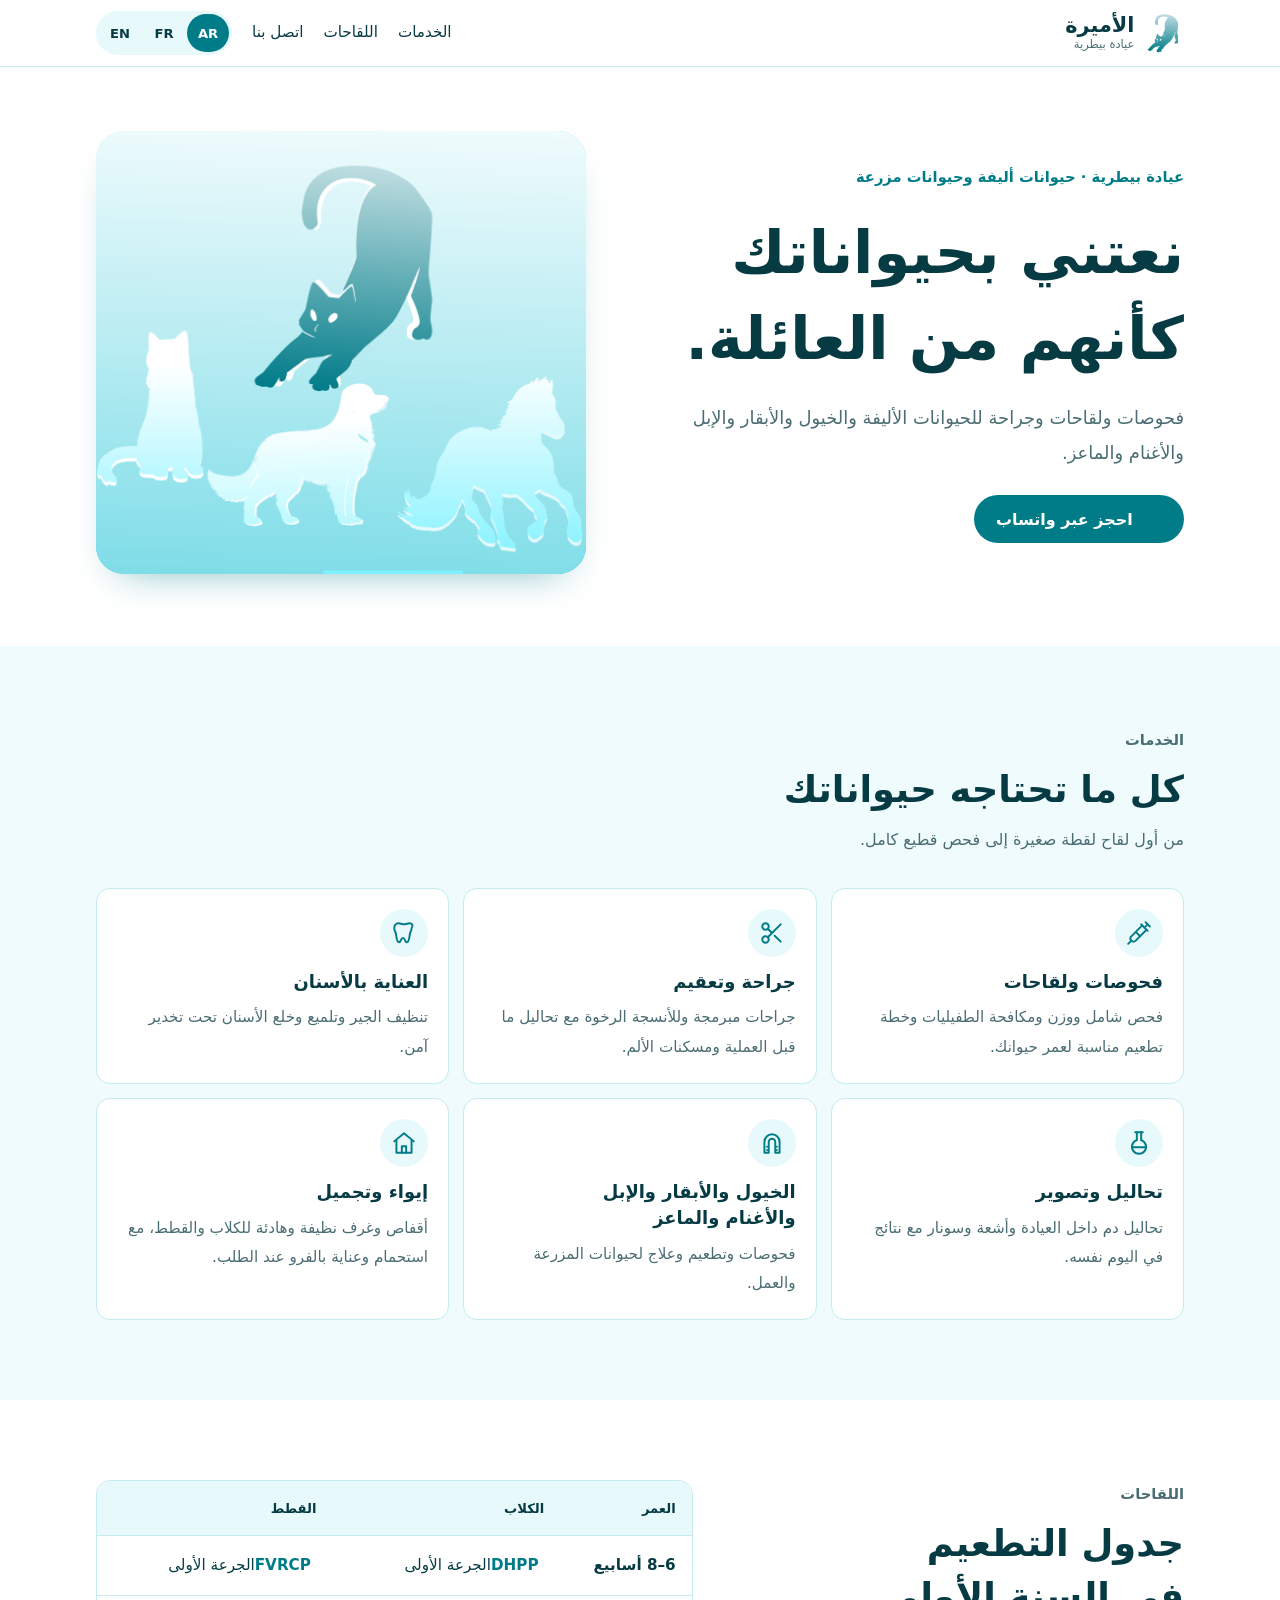
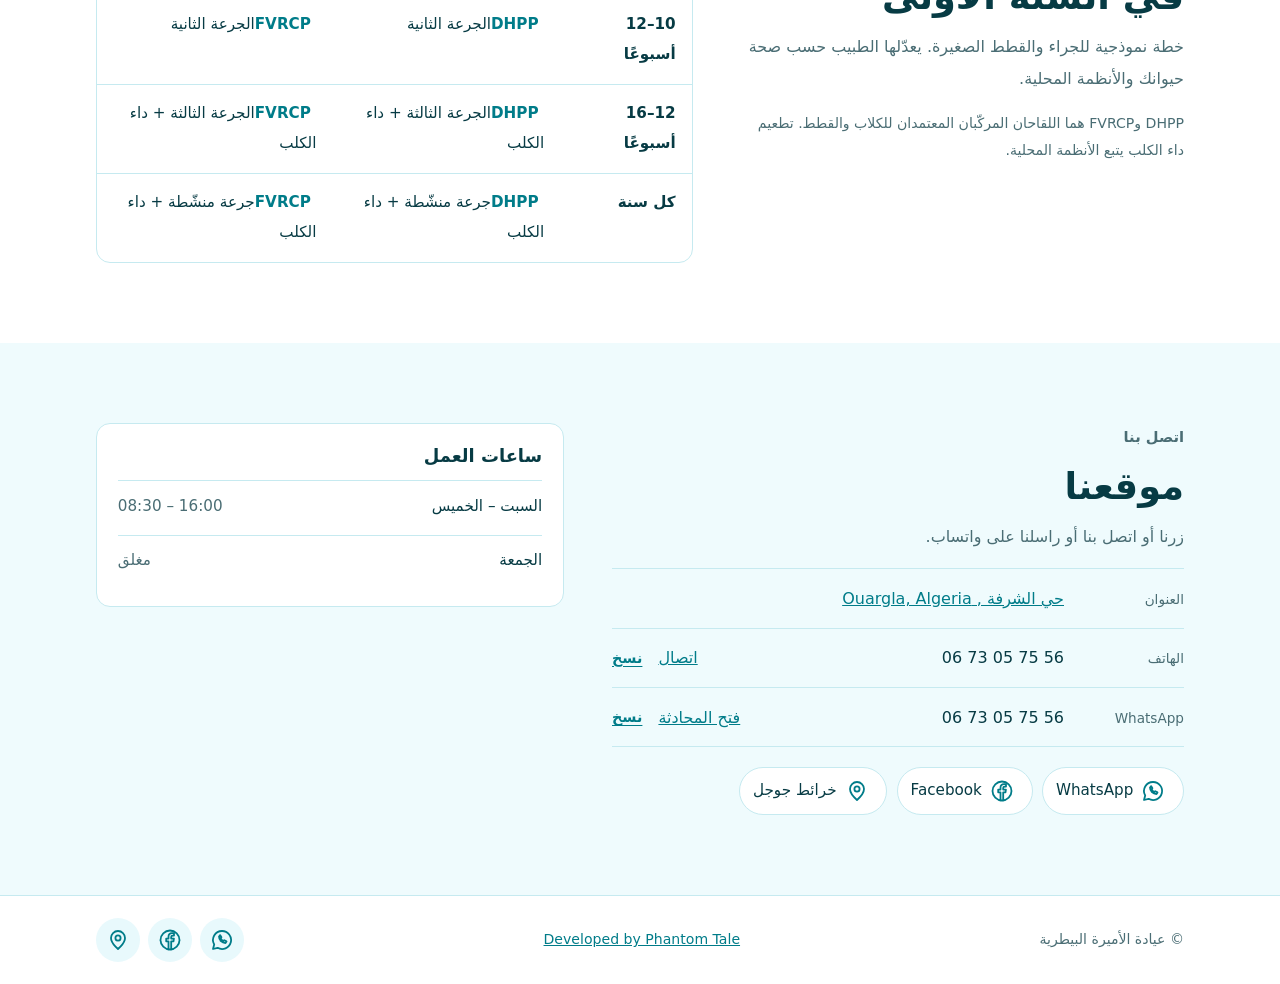
==== commit 96cc4096: "no booking" ====
--- a/index.html
+++ b/index.html
@@ -36,7 +36,6 @@
         <span><b>الأميرة</b><small>عيادة بيطرية</small></span>
       </a>
       <nav class="links" aria-label="التنقل الرئيسي">
-        <a href="/queue/">قائمة الانتظار</a>
         <a href="#services">الخدمات</a>
         <a href="#vaccines">اللقاحات</a>
         <a href="#contact">اتصل بنا</a>
@@ -46,7 +45,6 @@
         <a href="fr/" hreflang="fr" lang="fr" aria-label="Français">FR</a>
         <a href="en/" hreflang="en" lang="en" aria-label="English">EN</a>
       </nav>
-      <a class="btn btn-sm" href="#book">احجز زيارة</a>
     </div>
   </header>
 
@@ -58,8 +56,7 @@
         <h1>نعتني بحيواناتك كأنهم من العائلة.</h1>
         <p class="lead">فحوصات ولقاحات وجراحة للحيوانات الأليفة والخيول والأبقار والإبل والأغنام والماعز.</p>
         <div class="cta-row">
-          <a class="btn" href="#book">احجز موعدًا</a>
-          <a class="btn btn-ghost" href="https://wa.me/213673057556" target="_blank" rel="noopener noreferrer"><img class="ic" src="assets/icons/whatsapp.svg" alt="" width="20" height="20"><span>احجز عبر واتساب</span></a>
+          <a class="btn" href="https://wa.me/213673057556" target="_blank" rel="noopener noreferrer"><img class="ic" src="assets/icons/whatsapp.svg" alt="" width="20" height="20"><span>احجز عبر واتساب</span></a>
         </div>
       </div>
       <div class="hero-art">
@@ -110,68 +107,6 @@
     </div>
   </section>
 
-  <section class="sec" id="book">
-    <div class="wrap book">
-      <div>
-        <div class="sec-head">
-          <p class="eyebrow">احجز زيارة</p>
-          <h2>احجز زيارة</h2>
-          <p>أخبرنا بما يحتاجه حيوانك. نؤكد الموعد عبر الهاتف أو واتساب.</p>
-        </div>
-        <a class="btn btn-ghost" href="https://wa.me/213673057556" target="_blank" rel="noopener noreferrer"><img class="ic" src="assets/icons/whatsapp.svg" alt="" width="20" height="20"><span>احجز عبر واتساب</span></a>
-      </div>
-      <form class="form" id="bookForm" autocomplete="on" data-endpoint="https://script.google.com/macros/s/AKfycbydQ9_32H1WH21QzYs-0HPSAJdrwkbfhAsj8VvC8P7zRd-_R9oCb7mFcWs6txeoKUyg5Q/exec" data-wa="213673057556">
-        <label class="field" for="f-owner"><span>اسمك</span><input id="f-owner" name="owner" type="text" autocomplete="name" maxlength="80" required></label>
-        <label class="field" for="f-phone"><span>الهاتف</span><input id="f-phone" name="phone" type="tel" autocomplete="tel" inputmode="tel" dir="ltr" maxlength="30" pattern="[0-9+ ]{8,30}" required></label>
-        <label class="field" for="f-ptype"><span>نوع الحيوان <span class="opt">(اختياري)</span></span>
-          <select id="f-ptype" name="ptype">
-            <option value="">اختر…</option>
-            <option value="pDog">كلب</option>
-            <option value="pCat">قط</option>
-            <option value="pBird">طائر</option>
-            <option value="pRabbit">أرنب</option>
-            <option value="pHorse">حصان</option>
-            <option value="pCow">بقرة</option>
-            <option value="pCamel">جمل</option>
-            <option value="pSheep">غنم</option>
-            <option value="pGoat">ماعز</option>
-            <option value="pOther">أخرى</option>
-          </select></label>
-        <label class="field" for="f-pname"><span>اسم الحيوان <span class="opt">(اختياري)</span></span><input id="f-pname" name="pname" type="text" maxlength="60"></label>
-        <label class="field full" for="f-reason"><span>سبب الزيارة</span>
-          <select id="f-reason" name="reason" required>
-            <option value="">اختر…</option>
-            <option value="rCheck">فحص عام</option>
-            <option value="rVacc">تطعيم</option>
-            <option value="rSurg">جراحة أو تعقيم</option>
-            <option value="rDent">العناية بالأسنان</option>
-            <option value="rSick">حيواني يبدو مريضًا</option>
-          </select></label>
-        <label class="field" for="f-date"><span>التاريخ المفضل <span class="opt">(اختياري)</span></span><input id="f-date" name="date" type="date"></label>
-        <label class="field" for="f-time"><span>الوقت المفضل <span class="opt">(اختياري)</span></span>
-          <select id="f-time" name="time">
-            <option value="">اختر…</option>
-            <option value="tmAm">صباحًا (08:30–12:00)</option>
-            <option value="tmPm">ظهرًا (12:00–14:00)</option>
-            <option value="tmEve">عصرًا (14:00–16:00)</option>
-          </select></label>
-        <label class="field full" for="f-notes"><span>ملاحظات <span class="opt">(اختياري)</span></span><textarea id="f-notes" name="notes" maxlength="500"></textarea></label>
-        <div class="hp" aria-hidden="true"><label for="f-website">Website<input id="f-website" name="website" type="text" tabindex="-1" autocomplete="off"></label></div>
-        <div class="full">
-          <button class="btn" id="submitBtn" type="submit">اطلب موعدًا</button>
-          <p class="privacy">نستخدم بياناتك فقط لترتيب زيارتك.</p>
-        </div>
-        <div class="result" id="result" role="status" aria-live="polite" hidden>
-          <h3 id="resH"></h3>
-          <dl id="resList"></dl>
-          <p class="note flush" id="resNote"></p>
-          <div class="actions">
-            <a class="btn btn-ghost btn-sm" id="resWa" href="https://wa.me/213673057556" target="_blank" rel="noopener noreferrer">أرسل التفاصيل عبر واتساب</a>
-          </div>
-        </div>
-      </form>
-    </div>
-  </section>
 
   <section class="sec alt" id="contact">
     <div class="wrap contact">
--- a/styles.css
+++ b/styles.css
@@ -29,7 +29,7 @@
 
 * { box-sizing: border-box; }
 [hidden] { display: none !important; }
-html { scroll-behavior: smooth; scroll-padding-top: 76px; }
+html { scroll-behavior: smooth; scroll-padding-top: 112px; }
 body {
   margin: 0;
   background: var(--bg);
@@ -72,14 +72,16 @@
 
 /* Header */
 .top { position: sticky; top: 0; z-index: 20; background: var(--bg); border-bottom: 1px solid var(--line); padding-top: env(safe-area-inset-top, 0px); }
-.bar { display: flex; align-items: center; justify-content: space-between; gap: 0.75rem; padding-block: 0.55rem; }
+.bar { display: flex; flex-wrap: wrap; align-items: center; justify-content: space-between; gap: 0.4rem 0.75rem; padding-block: 0.55rem 0.35rem; }
 .brand { display: flex; align-items: center; gap: 0.6rem; text-decoration: none; color: var(--ink); min-width: 0; }
 .brand img { width: 40px; height: 40px; border-radius: 12px; flex: none; }
 .brand b { font: 700 1.2rem/1.1 var(--font-display); letter-spacing: -0.02em; display: block; }
 html[lang="ar"] .brand b { letter-spacing: 0; font-size: 1.3rem; }
 .brand small { font-size: 0.72rem; color: var(--muted); display: block; line-height: 1.3; }
-.links { display: none; gap: 1.25rem; }
-.links a { color: var(--ink); text-decoration: none; font-weight: 500; font-size: 0.95rem; }
+/* Phones: the menu is a second row that scrolls sideways if it does not fit */
+.links { display: flex; order: 3; flex: 1 0 100%; gap: 0.35rem; overflow-x: auto; scrollbar-width: none; padding-bottom: 0.2rem; }
+.links::-webkit-scrollbar { display: none; }
+.links a { color: var(--ink); text-decoration: none; font-weight: 500; font-size: 0.92rem; white-space: nowrap; padding: 0.45rem 0.8rem; min-height: 38px; display: inline-flex; align-items: center; border-radius: 999px; background: var(--tint); }
 .links a:hover { color: var(--cyan-deep); }
 .lang { display: inline-flex; padding: 3px; border-radius: 999px; background: var(--tint); gap: 2px; flex: none; }
 .lang a { display: inline-flex; align-items: center; justify-content: center; color: var(--ink); text-decoration: none; font: 600 0.82rem/1 var(--font-body); min-width: 42px; min-height: 38px; padding: 0 0.6rem; border-radius: 999px; }
@@ -217,7 +219,9 @@
   html { scroll-padding-top: 88px; }
   .bar { padding-block: 0.7rem; gap: 1.25rem; }
   .brand { margin-inline-end: auto; }
-  .links { display: flex; }
+  .links { order: 0; flex: none; overflow: visible; gap: 1.25rem; padding: 0; }
+  .links a { background: none; padding: 0; min-height: 0; font-size: 0.95rem; }
+  .bar { flex-wrap: nowrap; }
   .top .btn { display: inline-flex; }
   .hero { padding-block: 4rem 4.5rem; }
   .hero-grid { grid-template-columns: 1.05fr 0.95fr; gap: 3.5rem; align-items: center; }
@@ -247,17 +251,14 @@
 @keyframes drift-d { from { transform: translate3d(0, 0, 0) scale(1); } to { transform: translate3d(-16vmax, 20vmax, 0) scale(1.25); } }
 
 @media (prefers-reduced-motion: reduce) { html { scroll-behavior: auto; } .btn { transition: none; } .btn:hover { transform: none; } .bg span:nth-child(n) { animation: none; } }
-.foot-queue { color: var(--cyan-deep); font-weight: 600; text-underline-offset: 3px; }
-.links { flex-wrap: wrap; justify-content: center; overflow: visible; }
-.foot { justify-content: center; text-align: center; flex-direction: column; }
-@media (min-width: 900px) {
-  .links { flex-wrap: nowrap; justify-content: flex-start; }
-  .foot { flex-direction: row; justify-content: space-between; text-align: start; }
-}
-.links { display: flex !important; flex: 1 0 100%; order: 3; flex-wrap: wrap; justify-content: center; overflow: visible; gap: 0.35rem; }
-.foot { justify-content: center; text-align: center; flex-direction: column; }
-
-@media (min-width: 900px) {
-  .links { flex: none; order: 0; flex-wrap: nowrap; justify-content: flex-start; }
-  .foot { flex-direction: row; justify-content: space-between; text-align: start; }
-}+
+/* Phones: a smaller, one-line menu that slides away while scrolling down */
+@media (max-width: 899px) {
+  body { overflow-anchor: none; }
+  .links { flex-wrap: nowrap; justify-content: flex-start; overflow-x: auto; scrollbar-width: none; gap: 0.3rem; max-height: 40px; opacity: 1; transition: max-height 0.3s ease, opacity 0.2s ease, padding 0.3s ease; }
+  .links::-webkit-scrollbar { display: none; }
+  .links a { font-size: 0.8rem; min-height: 30px; padding: 0.2rem 0.65rem; flex: none; }
+  .top.menu-away .links { max-height: 0; opacity: 0; padding-block: 0; overflow: hidden; pointer-events: none; }
+  .top.menu-away .bar { row-gap: 0; }
+}
+@media (prefers-reduced-motion: reduce) { .links { transition: none; } }
